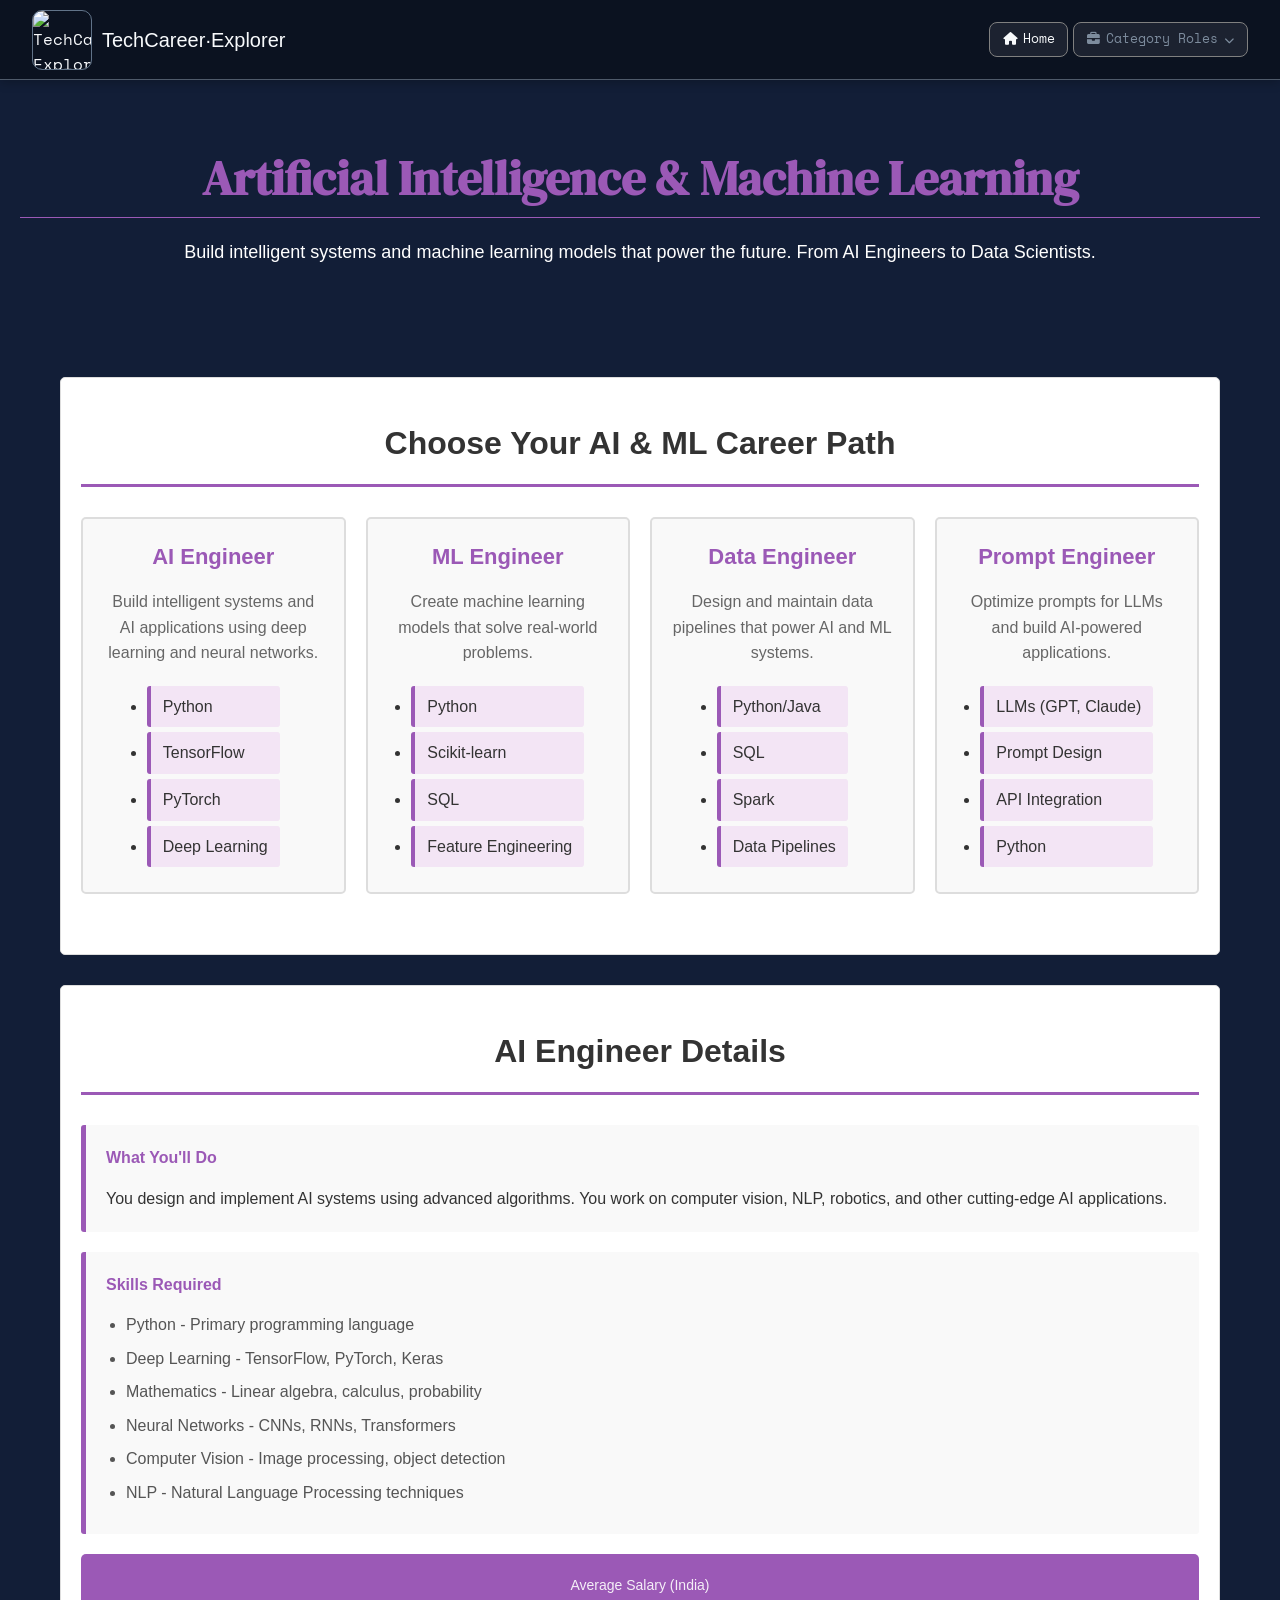
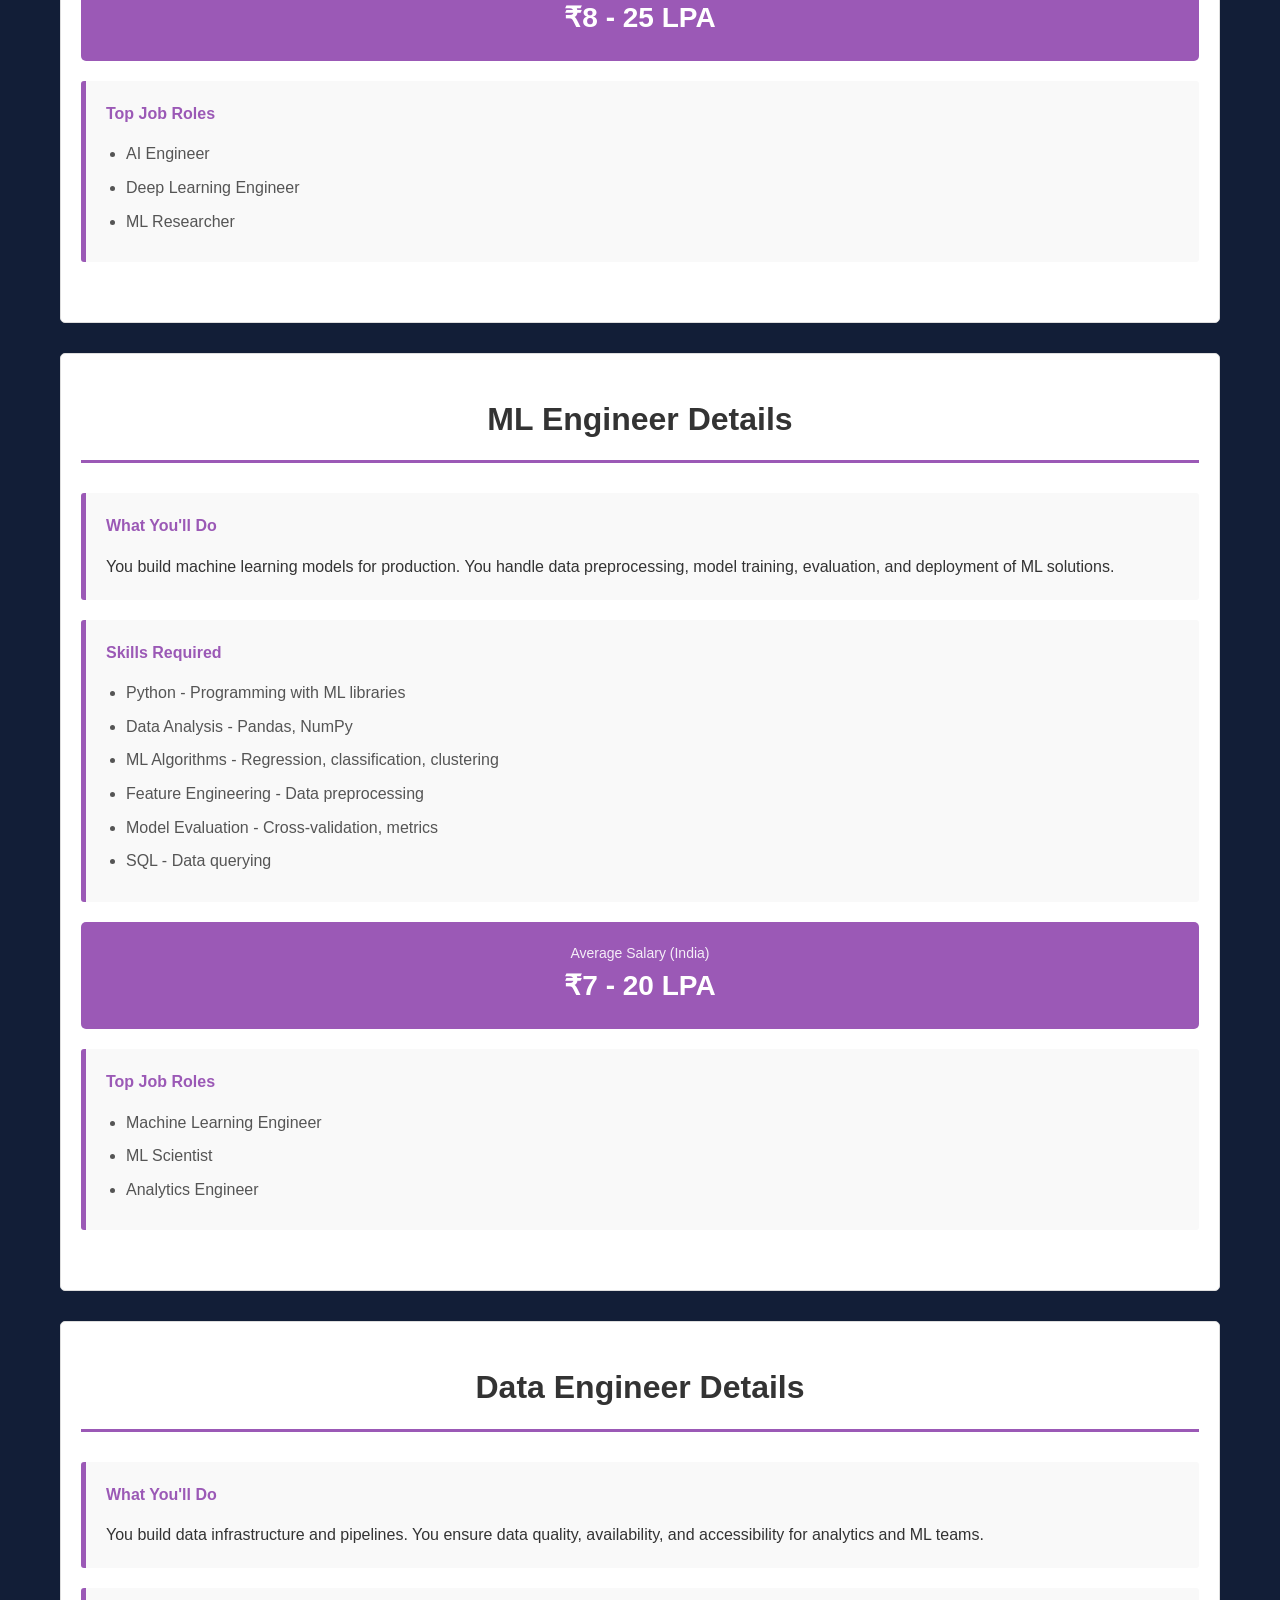
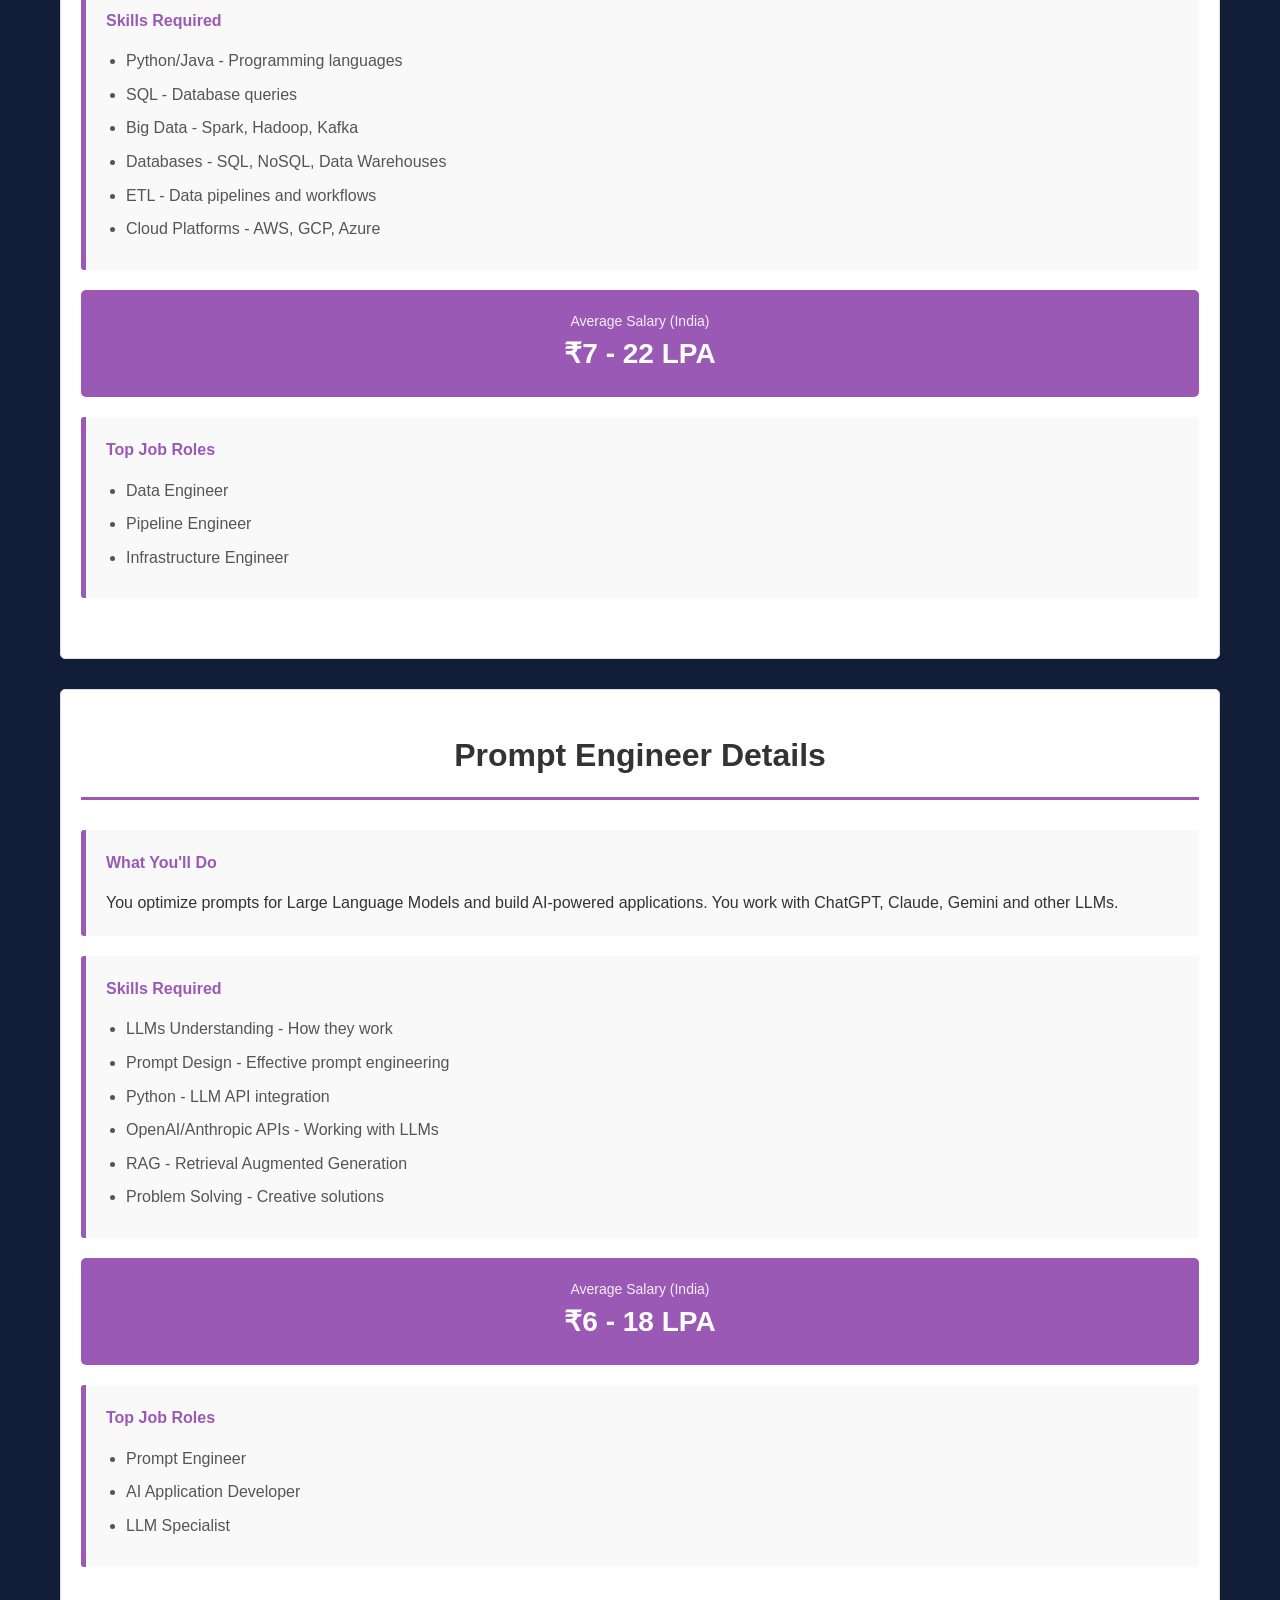
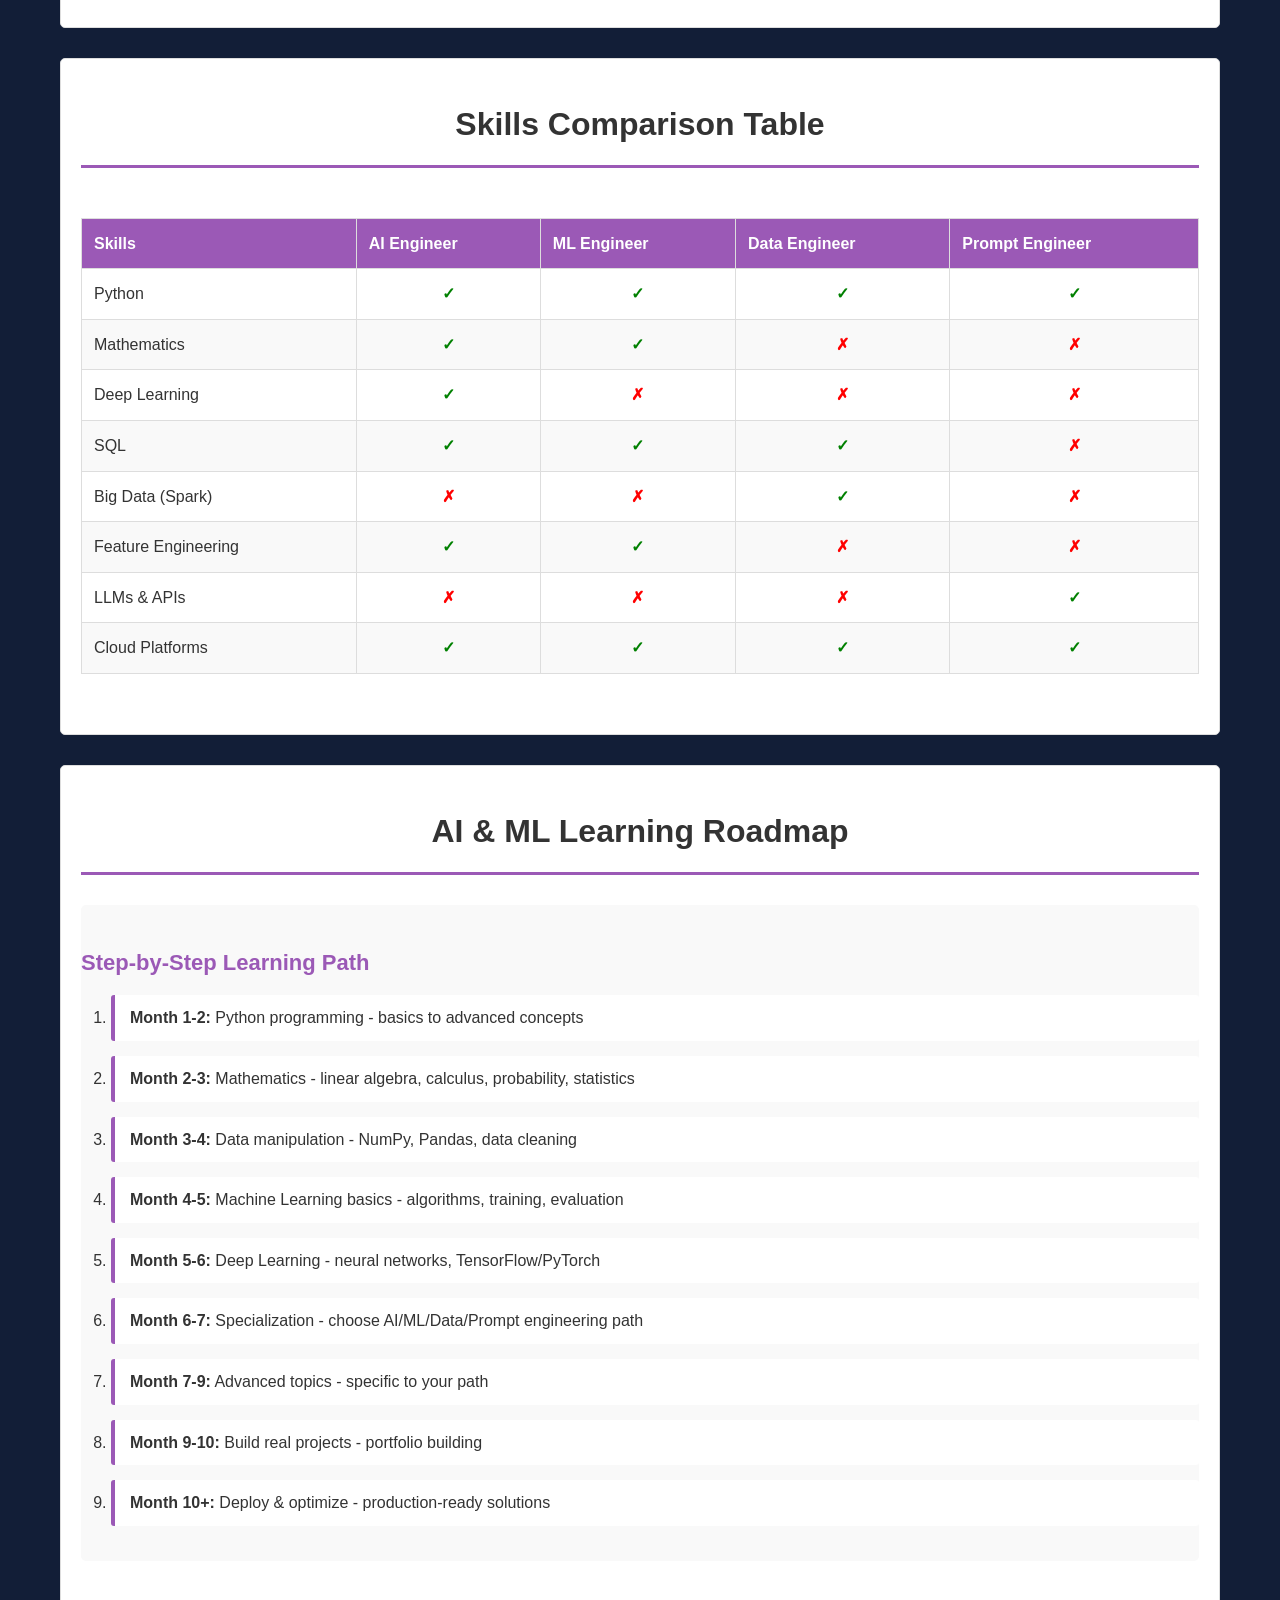
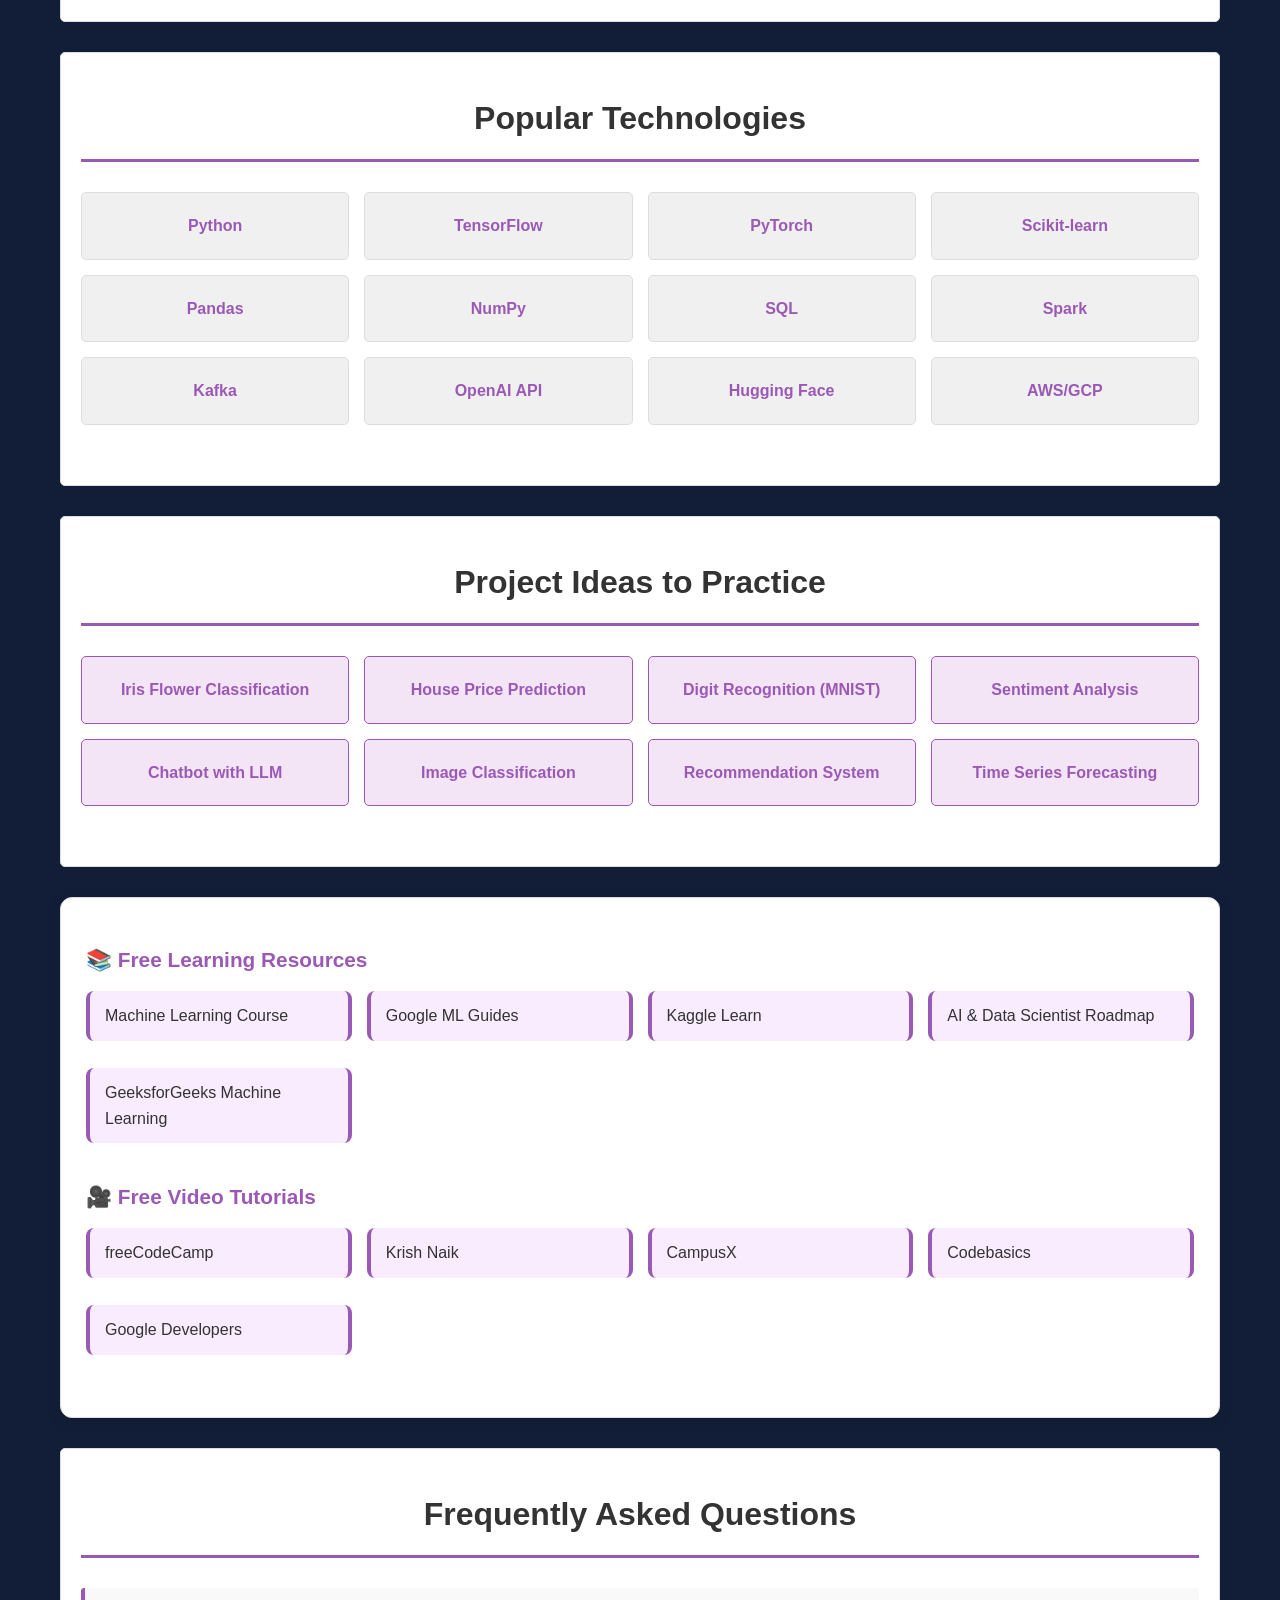
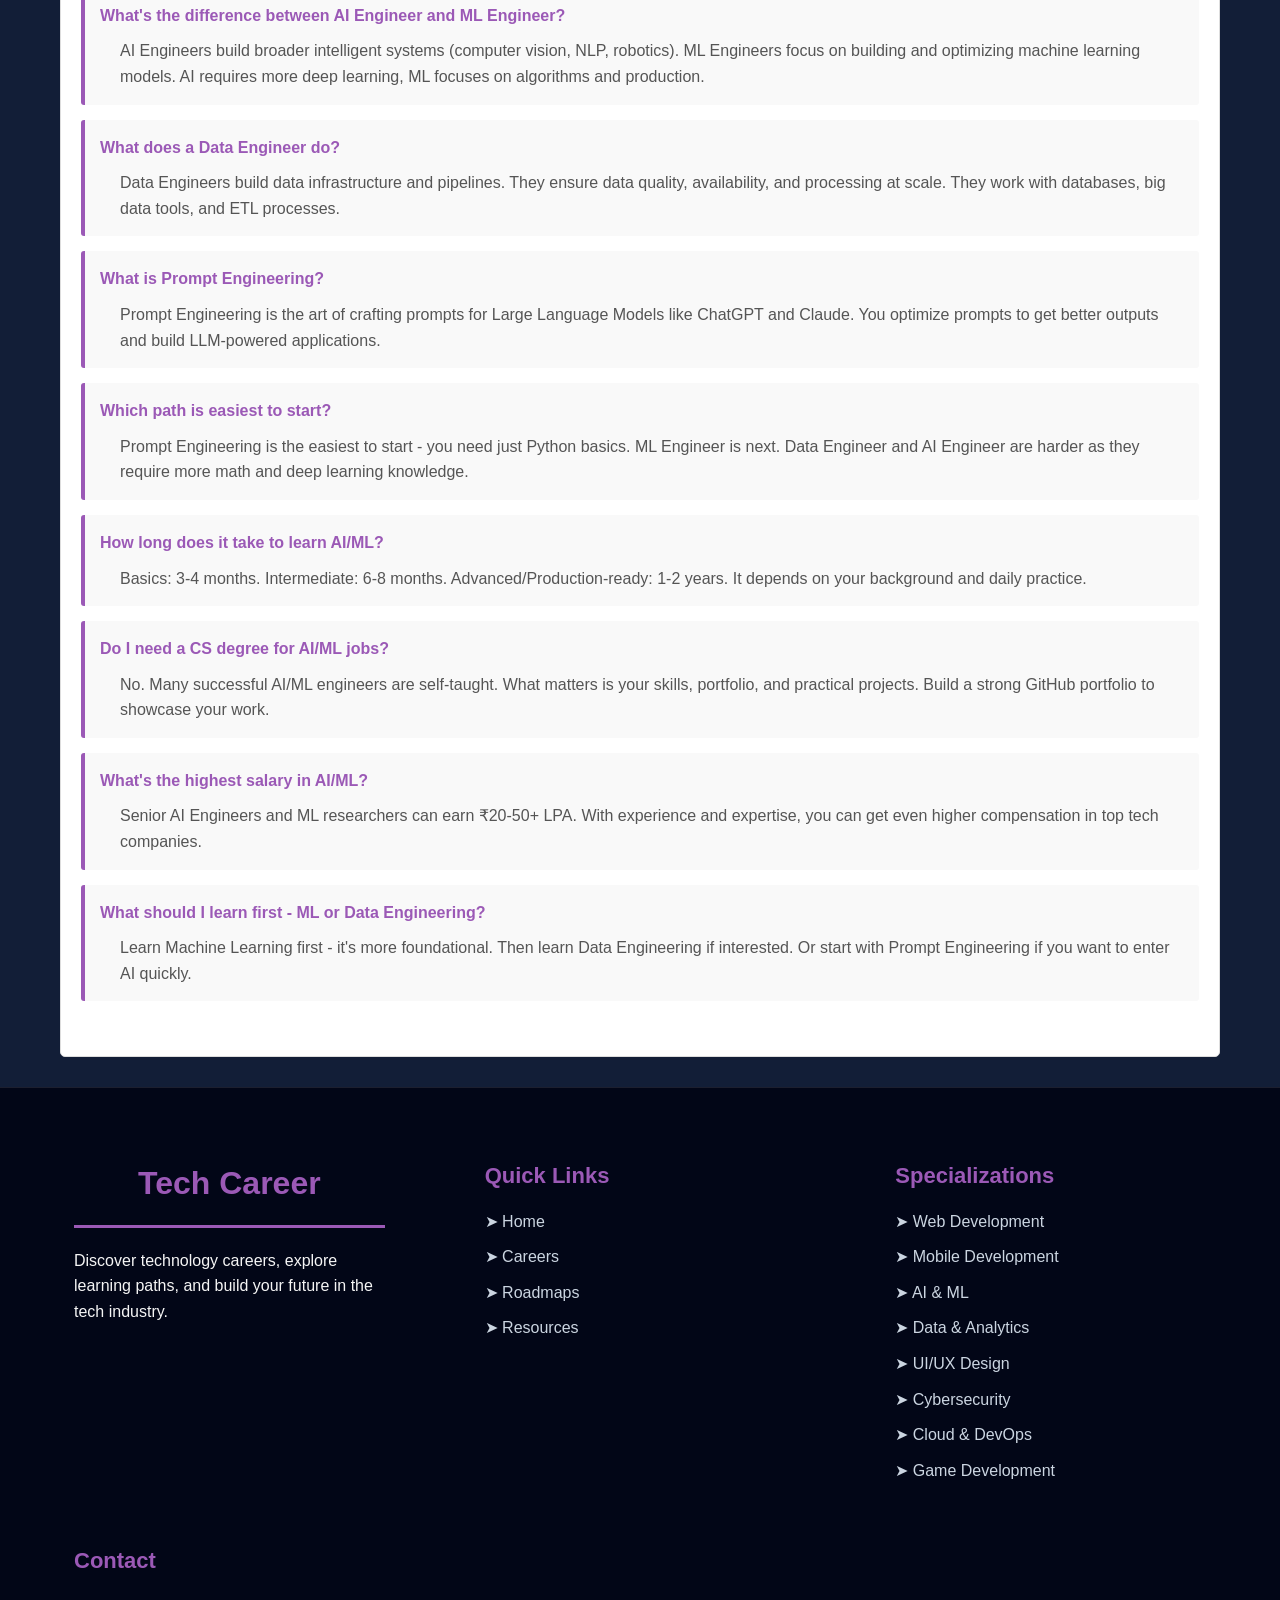
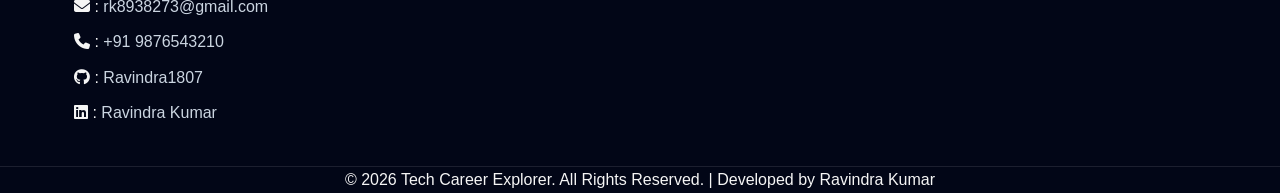
==== AIML.html @ 707838e7 "Page-Done" ====
<!DOCTYPE html>
<html lang="en">

<head>
    <meta charset="UTF-8">
    <meta name="viewport" content="width=device-width, initial-scale=1.0">
    <link href="https://fonts.googleapis.com/css2?family=Space+Mono:wght@400&display=swap" rel="stylesheet">
    <link rel="stylesheet" href="https://cdnjs.cloudflare.com/ajax/libs/font-awesome/6.5.1/css/all.min.css">
    <title>TechCareer Explorer - AI & ML</title>
   <link rel="stylesheet" href="CSS/AIML.css">
</head>

<body>

    <header>

        <a class="head-icon" href="#">
            <div class="image-icon">
                <img src="imageS/Icon.png" alt="TechCareer Explorer logo" height="60" width="60">
            </div>
            <span class="nav-left">TechCareer·Explorer</span>
        </a>

        <button class="menu-btn" aria-label="Toggle navigation menu">
            <i class="fa fa-cog"></i>
        </button>

        <ul class="navbar" id="navLinks">

            <li>
                <a class="nav-one" href="index.html">
                    <i class="fa-solid fa-house"></i>
                    Home
                </a>
            </li>

            <li class="dropdown">
                <a href="#" class="nav-other dropdown-toggle">
                    <i class="fa-solid fa-briefcase"></i>
                    Category Roles
                    <i class="fa-solid fa-chevron-down"></i>
                </a>
                <ul class="dropdown-menu">
                    <li> <a href="web-development.html">Web Developer </a></li>

                    <li> <a href="mobile-development.html"> Mobile Development</a></li>

                    <li> <a href="AIML.html">AI & Machine Learning</a></li>

                    <li> <a href="data-Analytics.html">Data & Analytics</a></li>

                    <li> <a href="UX_UX.html">UI/UX Design</a></li>

                    <li> <a href="cyber.html">Cybersecurity</a></li>

                    <li> <a href="cloud&DevOps.html">Cloud & DevOps</a></li>

                    <li> <a href="game-de.html">Game Development</a></li>

                </ul>
            </li>


        </ul>



    </header>
    <!-- ============ HERO SECTION ============ -->
    <div class="hero">
        <h1>Artificial Intelligence & Machine Learning</h1>
        <p>Build intelligent systems and machine learning models that power the future. From AI Engineers to Data
            Scientists.</p>
    </div>


    <!-- ============ MAIN CONTAINER ============ -->
    <div class="container">

        <!-- ============ CAREER PATHS ============ -->
        <section id="careers">
            <h2>Choose Your AI & ML Career Path</h2>
            <div class="cards-container">
                <div class="card">
                    <h3>AI Engineer</h3>
                    <p>Build intelligent systems and AI applications using deep learning and neural networks.</p>
                    <ul class="tech-list">
                        <li>Python</li>
                        <li>TensorFlow</li>
                        <li>PyTorch</li>
                        <li>Deep Learning</li>
                    </ul>
                </div>

                <div class="card">
                    <h3>ML Engineer</h3>
                    <p>Create machine learning models that solve real-world problems.</p>
                    <ul class="tech-list">
                        <li>Python</li>
                        <li>Scikit-learn</li>
                        <li>SQL</li>
                        <li>Feature Engineering</li>
                    </ul>
                </div>

                <div class="card">
                    <h3>Data Engineer</h3>
                    <p>Design and maintain data pipelines that power AI and ML systems.</p>
                    <ul class="tech-list">
                        <li>Python/Java</li>
                        <li>SQL</li>
                        <li>Spark</li>
                        <li>Data Pipelines</li>
                    </ul>
                </div>

                <div class="card">
                    <h3>Prompt Engineer</h3>
                    <p>Optimize prompts for LLMs and build AI-powered applications.</p>
                    <ul class="tech-list">
                        <li>LLMs (GPT, Claude)</li>
                        <li>Prompt Design</li>
                        <li>API Integration</li>
                        <li>Python</li>
                    </ul>
                </div>
            </div>
        </section>

        <!-- ============ DETAILED ROLES ============ -->
        <section>
            <h2>AI Engineer Details</h2>
            <div class="role-info">
                <h4>What You'll Do</h4>
                <p>You design and implement AI systems using advanced algorithms. You work on computer vision, NLP,
                    robotics, and other cutting-edge AI applications.</p>
            </div>

            <div class="role-info">
                <h4>Skills Required</h4>
                <ul>
                    <li>Python - Primary programming language</li>
                    <li>Deep Learning - TensorFlow, PyTorch, Keras</li>
                    <li>Mathematics - Linear algebra, calculus, probability</li>
                    <li>Neural Networks - CNNs, RNNs, Transformers</li>
                    <li>Computer Vision - Image processing, object detection</li>
                    <li>NLP - Natural Language Processing techniques</li>
                </ul>
            </div>

            <div class="salary-box">
                <div class="label">Average Salary (India)</div>
                <div class="amount">₹8 - 25 LPA</div>
            </div>

            <div class="role-info">
                <h4>Top Job Roles</h4>
                <ul>
                    <li>AI Engineer</li>
                    <li>Deep Learning Engineer</li>
                    <li>ML Researcher</li>
                </ul>
            </div>
        </section>

        <section>
            <h2>ML Engineer Details</h2>
            <div class="role-info">
                <h4>What You'll Do</h4>
                <p>You build machine learning models for production. You handle data preprocessing, model training,
                    evaluation, and deployment of ML solutions.</p>
            </div>

            <div class="role-info">
                <h4>Skills Required</h4>
                <ul>
                    <li>Python - Programming with ML libraries</li>
                    <li>Data Analysis - Pandas, NumPy</li>
                    <li>ML Algorithms - Regression, classification, clustering</li>
                    <li>Feature Engineering - Data preprocessing</li>
                    <li>Model Evaluation - Cross-validation, metrics</li>
                    <li>SQL - Data querying</li>
                </ul>
            </div>

            <div class="salary-box">
                <div class="label">Average Salary (India)</div>
                <div class="amount">₹7 - 20 LPA</div>
            </div>

            <div class="role-info">
                <h4>Top Job Roles</h4>
                <ul>
                    <li>Machine Learning Engineer</li>
                    <li>ML Scientist</li>
                    <li>Analytics Engineer</li>
                </ul>
            </div>
        </section>


        <section>
            <h2>Data Engineer Details</h2>
            <div class="role-info">
                <h4>What You'll Do</h4>
                <p>You build data infrastructure and pipelines. You ensure data quality, availability, and accessibility
                    for analytics and ML teams.</p>
            </div>

            <div class="role-info">
                <h4>Skills Required</h4>
                <ul>
                    <li>Python/Java - Programming languages</li>
                    <li>SQL - Database queries</li>
                    <li>Big Data - Spark, Hadoop, Kafka</li>
                    <li>Databases - SQL, NoSQL, Data Warehouses</li>
                    <li>ETL - Data pipelines and workflows</li>
                    <li>Cloud Platforms - AWS, GCP, Azure</li>
                </ul>
            </div>

            <div class="salary-box">
                <div class="label">Average Salary (India)</div>
                <div class="amount">₹7 - 22 LPA</div>
            </div>

            <div class="role-info">
                <h4>Top Job Roles</h4>
                <ul>
                    <li>Data Engineer</li>
                    <li>Pipeline Engineer</li>
                    <li>Infrastructure Engineer</li>
                </ul>
            </div>
        </section>

        <section>
            <h2>Prompt Engineer Details</h2>
            <div class="role-info">
                <h4>What You'll Do</h4>
                <p>You optimize prompts for Large Language Models and build AI-powered applications. You work with
                    ChatGPT, Claude, Gemini and other LLMs.</p>
            </div>

            <div class="role-info">
                <h4>Skills Required</h4>
                <ul>
                    <li>LLMs Understanding - How they work</li>
                    <li>Prompt Design - Effective prompt engineering</li>
                    <li>Python - LLM API integration</li>
                    <li>OpenAI/Anthropic APIs - Working with LLMs</li>
                    <li>RAG - Retrieval Augmented Generation</li>
                    <li>Problem Solving - Creative solutions</li>
                </ul>
            </div>

            <div class="salary-box">
                <div class="label">Average Salary (India)</div>
                <div class="amount">₹6 - 18 LPA</div>
            </div>

            <div class="role-info">
                <h4>Top Job Roles</h4>
                <ul>
                    <li>Prompt Engineer</li>
                    <li>AI Application Developer</li>
                    <li>LLM Specialist</li>
                </ul>
            </div>
        </section>

        <!-- ============ SKILLS COMPARISON ============ -->

        <!-- ============ SKILLS COMPARISON ============ -->
        <section>
            <h2>Skills Comparison Table</h2>
            <div class="table-wrapper">
                <table>
                    <thead>
                        <tr>
                            <th>Skills</th>
                            <th>AI Engineer</th>
                            <th>ML Engineer</th>
                            <th>Data Engineer</th>
                            <th>Prompt Engineer</th>
                        </tr>
                    </thead>
                    <tbody>
                        <tr>
                            <td>Python</td>
                            <td class="checkmark">✓</td>
                            <td class="checkmark">✓</td>
                            <td class="checkmark">✓</td>
                            <td class="checkmark">✓</td>
                        </tr>
                        <tr>
                            <td>Mathematics</td>
                            <td class="checkmark">✓</td>
                            <td class="checkmark">✓</td>
                            <td class="cross">✗</td>
                            <td class="cross">✗</td>
                        </tr>
                        <tr>
                            <td>Deep Learning</td>
                            <td class="checkmark">✓</td>
                            <td class="cross">✗</td>
                            <td class="cross">✗</td>
                            <td class="cross">✗</td>
                        </tr>
                        <tr>
                            <td>SQL</td>
                            <td class="checkmark">✓</td>
                            <td class="checkmark">✓</td>
                            <td class="checkmark">✓</td>
                            <td class="cross">✗</td>
                        </tr>
                        <tr>
                            <td>Big Data (Spark)</td>
                            <td class="cross">✗</td>
                            <td class="cross">✗</td>
                            <td class="checkmark">✓</td>
                            <td class="cross">✗</td>
                        </tr>
                        <tr>
                            <td>Feature Engineering</td>
                            <td class="checkmark">✓</td>
                            <td class="checkmark">✓</td>
                            <td class="cross">✗</td>
                            <td class="cross">✗</td>
                        </tr>
                        <tr>
                            <td>LLMs & APIs</td>
                            <td class="cross">✗</td>
                            <td class="cross">✗</td>
                            <td class="cross">✗</td>
                            <td class="checkmark">✓</td>
                        </tr>
                        <tr>
                            <td>Cloud Platforms</td>
                            <td class="checkmark">✓</td>
                            <td class="checkmark">✓</td>
                            <td class="checkmark">✓</td>
                            <td class="checkmark">✓</td>
                        </tr>
                    </tbody>
                </table>
            </div>
        </section>





        <!-- ============ ROADMAP ============ -->
        <section id="roadmap">
            <h2>AI & ML Learning Roadmap</h2>
            <div class="roadmap-list">
                <h3>Step-by-Step Learning Path</h3>
                <ol>
                    <li><strong>Month 1-2:</strong> Python programming - basics to advanced concepts</li>
                    <li><strong>Month 2-3:</strong> Mathematics - linear algebra, calculus, probability, statistics</li>
                    <li><strong>Month 3-4:</strong> Data manipulation - NumPy, Pandas, data cleaning</li>
                    <li><strong>Month 4-5:</strong> Machine Learning basics - algorithms, training, evaluation</li>
                    <li><strong>Month 5-6:</strong> Deep Learning - neural networks, TensorFlow/PyTorch</li>
                    <li><strong>Month 6-7:</strong> Specialization - choose AI/ML/Data/Prompt engineering path</li>
                    <li><strong>Month 7-9:</strong> Advanced topics - specific to your path</li>
                    <li><strong>Month 9-10:</strong> Build real projects - portfolio building</li>
                    <li><strong>Month 10+:</strong> Deploy & optimize - production-ready solutions</li>
                </ol>
            </div>
        </section>

        <!-- ============ TECHNOLOGIES ============ -->
        <section id="resources">
            <h2>Popular Technologies</h2>
            <div class="tech-grid">
                <div class="tech-item">Python</div>
                <div class="tech-item">TensorFlow</div>
                <div class="tech-item">PyTorch</div>
                <div class="tech-item">Scikit-learn</div>
                <div class="tech-item">Pandas</div>
                <div class="tech-item">NumPy</div>
                <div class="tech-item">SQL</div>
                <div class="tech-item">Spark</div>
                <div class="tech-item">Kafka</div>
                <div class="tech-item">OpenAI API</div>
                <div class="tech-item">Hugging Face</div>
                <div class="tech-item">AWS/GCP</div>
            </div>
        </section>

        <!-- ============ PROJECT IDEAS ============ -->
        <section>
            <h2>Project Ideas to Practice</h2>
            <div class="projects-grid">
                <div class="project-item">Iris Flower Classification</div>
                <div class="project-item">House Price Prediction</div>
                <div class="project-item">Digit Recognition (MNIST)</div>
                <div class="project-item">Sentiment Analysis</div>
                <div class="project-item">Chatbot with LLM</div>
                <div class="project-item">Image Classification</div>
                <div class="project-item">Recommendation System</div>
                <div class="project-item">Time Series Forecasting</div>
            </div>
        </section>



        <section class="resources">

            <h3>📚 Free Learning Resources</h3>

            <ul>
                <li><a href="https://www.coursera.org/learn/machine-learning" target="_blank">Machine Learning
                        Course</a></li>

                <li><a href="https://developers.google.com/machine-learning" target="_blank">Google ML Guides</a></li>

                <li><a href="https://www.kaggle.com/learn" target="_blank">Kaggle Learn</a></li>

                <li><a href="https://roadmap.sh/ai-data-scientist" target="_blank">AI & Data Scientist Roadmap</a></li>

                <li><a href="https://www.geeksforgeeks.org/machine-learning/" target="_blank">GeeksforGeeks Machine
                        Learning</a></li>
            </ul>

            <h3>🎥 Free Video Tutorials</h3>

            <ul>
                <li><a href="https://www.youtube.com/@freecodecamp" target="_blank">freeCodeCamp</a></li>

                <li><a href="https://www.youtube.com/@KrishNaik06" target="_blank">Krish Naik</a></li>

                <li><a href="https://www.youtube.com/@campusx-official" target="_blank">CampusX</a></li>

                <li><a href="https://www.youtube.com/@Codebasics" target="_blank">Codebasics</a></li>

                <li><a href="https://www.youtube.com/@GoogleDevelopers" target="_blank">Google Developers</a></li>
            </ul>

        </section>

        <!-- ============ FAQ ============ -->
        <section id="faq">
            <h2>Frequently Asked Questions</h2>

            <div class="faq-item">
                <h4>What's the difference between AI Engineer and ML Engineer?</h4>
                <p>AI Engineers build broader intelligent systems (computer vision, NLP, robotics). ML Engineers focus
                    on building and optimizing machine learning models. AI requires more deep learning, ML focuses on
                    algorithms and production.</p>
            </div>

            <div class="faq-item">
                <h4>What does a Data Engineer do?</h4>
                <p>Data Engineers build data infrastructure and pipelines. They ensure data quality, availability, and
                    processing at scale. They work with databases, big data tools, and ETL processes.</p>
            </div>

            <div class="faq-item">
                <h4>What is Prompt Engineering?</h4>
                <p>Prompt Engineering is the art of crafting prompts for Large Language Models like ChatGPT and Claude.
                    You optimize prompts to get better outputs and build LLM-powered applications.</p>
            </div>

            <div class="faq-item">
                <h4>Which path is easiest to start?</h4>
                <p>Prompt Engineering is the easiest to start - you need just Python basics. ML Engineer is next. Data
                    Engineer and AI Engineer are harder as they require more math and deep learning knowledge.</p>
            </div>

            <div class="faq-item">
                <h4>How long does it take to learn AI/ML?</h4>
                <p>Basics: 3-4 months. Intermediate: 6-8 months. Advanced/Production-ready: 1-2 years. It depends on
                    your background and daily practice.</p>
            </div>

            <div class="faq-item">
                <h4>Do I need a CS degree for AI/ML jobs?</h4>
                <p>No. Many successful AI/ML engineers are self-taught. What matters is your skills, portfolio, and
                    practical projects. Build a strong GitHub portfolio to showcase your work.</p>
            </div>

            <div class="faq-item">
                <h4>What's the highest salary in AI/ML?</h4>
                <p>Senior AI Engineers and ML researchers can earn ₹20-50+ LPA. With experience and expertise, you can
                    get even higher compensation in top tech companies.</p>
            </div>

            <div class="faq-item">
                <h4>What should I learn first - ML or Data Engineering?</h4>
                <p>Learn Machine Learning first - it's more foundational. Then learn Data Engineering if interested. Or
                    start with Prompt Engineering if you want to enter AI quickly.</p>
            </div>
        </section>

    </div>

    <!-- ============ FOOTER ============ -->
    <footer class="footer">
        <div class="footer-container">

            <div class="footer-box">
                <div class="U">
                    <h2>Tech Career</h2>
                    <p>
                        Discover technology careers, explore learning paths,
                        and build your future in the tech industry.
                    </p>
                </div>
            </div>

            <div class="footer-box">
                <h3>Quick Links</h3>
                <ul>
                    <li><a href="index.html">➤ Home</a></li>
                    <li><a href="index.html">➤ Careers</a></li>
                    <li><a href="index.html">➤ Roadmaps</a></li>
                    <li><a href="index.html">➤ Resources</a></li>
                </ul>
            </div>

            <div class="footer-box">
                <h3>Specializations</h3>
                <ul>
                    <li><a href="web-development.html">➤ Web Development</a></li>
                    <li><a href="mobile-development.html">➤ Mobile Development</a></li>
                    <li><a href="AIML.html">➤ AI & ML</a></li>
                    <li><a href="data-Analytics.html">➤ Data & Analytics</a></li>
                    <li><a href="UX_UX.html">➤ UI/UX Design</a></li>
                    <li><a href="cyber.html">➤ Cybersecurity</a></li>
                    <li><a href="cloud&DevOps.html">➤ Cloud & DevOps</a></li>
                    <li><a href="game-de.html">➤ Game Development</a></li>
                </ul>
            </div>

            <div class="footer-box">
                <h3>Contact</h3>
                <ul>
                    <li><i class="fa-solid fa-envelope"></i> : <a
                            href="mailto:rk8938273@gmail.com">rk8938273@gmail.com</a></li>
                    <li><i class="fa-solid fa-phone"></i> : <a href="tel:+919876543210">+91 9876543210</a></li>
                    <li><i class="fa-brands fa-github"></i> : <a href="https://github.com/Ravindra1807">Ravindra1807</a>
                    </li>
                    <li><i class="fa-brands fa-linkedin"></i> : <a
                            href="https://www.linkedin.com/in/ravindra-kumar-a95761385">Ravindra Kumar</a></li>
                </ul>
            </div>

        </div>

        <div class="footer-bottom">
            <p>© 2026 Tech Career Explorer. All Rights Reserved. | Developed by Ravindra Kumar</p>
        </div>
    </footer>

    <script>
        const menuBtn = document.querySelector(".menu-btn");
        const navLinks = document.querySelector("#navLinks");
        const dropdowns = document.querySelectorAll(".dropdown");

        // Mobile hamburger toggle
        menuBtn.addEventListener("click", (e) => {
            e.stopPropagation();
            navLinks.classList.toggle("active");
        });

        // Close navbar + all dropdowns on outside click
        document.addEventListener("click", (e) => {
            if (!navLinks.contains(e.target) && !menuBtn.contains(e.target)) {
                navLinks.classList.remove("active");
                dropdowns.forEach((d) => d.classList.remove("open"));
            }
        });

        // Dropdown toggle — 1 click open, same click close
        dropdowns.forEach((dropdown) => {
            const toggle = dropdown.querySelector(".dropdown-toggle");

            toggle.addEventListener("click", (e) => {
                e.preventDefault();
                e.stopPropagation();

                const isOpen = dropdown.classList.contains("open");

                // close all first
                dropdowns.forEach((d) => d.classList.remove("open"));

                // toggle this one
                if (!isOpen) dropdown.classList.add("open");
            });
        });

        // Clicks inside dropdown-menu don't close it
        document.querySelectorAll(".dropdown-menu").forEach((menu) => {
            menu.addEventListener("click", (e) => e.stopPropagation());
        });
    </script>

</body>

</html>
---- CSS/AIML.css ----
@import url('https://fonts.googleapis.com/css2?family=Black+Ops+One&family=DM+Serif+Display:ital@0;1&family=Poppins:ital,wght@0,100;0,200;0,300;0,400;0,500;0,600;0,700;0,800;0,900;1,100;1,200;1,300;1,400;1,500;1,600;1,700;1,800;1,900&display=swap');
        @import url('https://fonts.googleapis.com/css2?family=Black+Ops+One&family=DM+Serif+Display:ital@0;1&family=Inter:ital,opsz,wght@0,14..32,100..900;1,14..32,100..900&family=Poppins:ital,wght@0,100;0,200;0,300;0,400;0,500;0,600;0,700;0,800;0,900;1,100;1,200;1,300;1,400;1,500;1,600;1,700;1,800;1,900&display=swap');
        @import url('https://fonts.googleapis.com/css2?family=Black+Ops+One&family=DM+Serif+Display:ital@0;1&family=Electrolize&family=Inter:ital,opsz,wght@0,14..32,100..900;1,14..32,100..900&family=Poppins:ital,wght@0,100;0,200;0,300;0,400;0,500;0,600;0,700;0,800;0,900;1,100;1,200;1,300;1,400;1,500;1,600;1,700;1,800;1,900&display=swap');

        * {
            margin: 0;
            padding: 0;
            box-sizing: border-box;
        }

        body {
            font-family: Arial, sans-serif;
            background-color: #121e37;
            color: #333;
            line-height: 1.6;
        }

        /* ============ HEADER & NAVIGATION ============ */



        header {
            height: 80px;
            width: 100%;
            /* FIX: was both sticky + fixed — keeping only fixed */
            position: fixed;
            top: 0;
            left: 0;
            z-index: 1000;
            font-family: 'Space Mono', monospace;
            background-color: #0B1220;
            padding: 1rem 2rem;
            display: flex;
            justify-content: space-between;
            align-items: center;
            border-bottom: 1px solid #4f5a6a;
            box-shadow: 0 2px 10px rgba(0, 0, 0, 0.25);
        }

        .head-icon {
            color: #F8FAFC;
            cursor: pointer;
            gap: 10px;
            display: flex;
            justify-content: center;
            align-items: center;
            text-decoration: none;
        }

        .image-icon {
            display: flex;
            align-items: center;
        }

        .image-icon img {
            border: 1px solid #8aa2bbac;
            border-radius: 10px;
        }

        .nav-left {
            font-size: 20px;
            font-family: 'Segoe UI', Tahoma, Geneva, Verdana, sans-serif;
        }

        /* FIX: single clean .navbar declaration */
        .navbar {
            list-style: none;
            font-size: 0.8rem;
            display: flex;
            align-items: center;
            gap: 5px;
        }

        .nav-one {
            color: #F8FAFC;
        }
        .nav-one:hover , .nav-one:active  {
            color:#9b59b6;
        }

        .nav-other {
            color: #acbfd2ac;
        }

        .nav-other:hover {
            color: #F8FAFC;
        }

        .nav-one,
        .nav-other,
        .head-right .nav-right {
            cursor: pointer;
            background-color: rgba(66, 68, 80, 0.331);
            padding: 0.5vw 1vw;
            border: 1px solid gray;
            border-radius: 8px;
            text-decoration: none;
            display: inline-flex;
            align-items: center;
            gap: 6px;
        }

        .head-right {
            display: flex;
            align-items: center;
            font-size: 12px;
            cursor: pointer;
            color: #F8FAFC;
        }

        .menu-btn {
            display: none;
            font-size: 25px;
            background: none;
            border: none;
            color: aliceblue;
            cursor: pointer;
        }

        /* ========================
   DROPDOWN
======================== */

        .dropdown {
            position: relative;
            list-style: none;
        }

        .dropdown .nav-other {
            display: inline-flex;
            align-items: center;
            gap: 6px;
        }

        .dropdown .fa-chevron-down {
            font-size: 10px;
            transition: transform 0.25s ease;
        }

        .dropdown.open .fa-chevron-down {
            transform: rotate(180deg);
        }

        .dropdown-menu {
            list-style: none;
            position: absolute;
            top: calc(100% + 12px);
            right: 0px;

            text-align: center;

            min-width: 230px;
            background-color: #0B1220;
            border: 1px solid #1E293B;
            border-radius: 10px;
            padding: 16px;
            display: flex;
            justify-content: center;
            flex-direction: column;
            gap: 10px 24px;

            /* scrollable when many categories added */
            max-height: 70vh;
            overflow-y: auto;
            scrollbar-width: thin;
            scrollbar-color: #2c3650 transparent;

            /* closed by default */
            opacity: 0;
            visibility: hidden;
            transform: translateY(-8px);
            transition: opacity 0.2s ease, transform 0.2s ease, visibility 0.2s ease;
            box-shadow: 0 12px 30px rgba(0, 0, 0, 0.35);
        }

        .dropdown-menu::-webkit-scrollbar {
            width: 8px;
        }

        .dropdown-menu::-webkit-scrollbar-track {
            background: transparent;
        }

        .dropdown-menu::-webkit-scrollbar-thumb {
            background-color: #2c3650;
            border-radius: 8px;
        }

        .dropdown-menu::-webkit-scrollbar-thumb:hover {
            background-color: #2b81f8;
        }

        .dropdown.open .dropdown-menu {
            opacity: 1;
            visibility: visible;
            transform: translateY(0);
        }

        .dropdown-menu .menu-group-title {
            grid-column: 1 / -1;
            font-size: 11px;
            letter-spacing: 2px;
            text-transform: uppercase;
            color: #2b81f8;
            margin: 8px 0 2px;
            border-bottom: 1px solid #1E293B;
            padding-bottom: 6px;
        }

        .dropdown-menu .menu-group-title:first-child {
            margin-top: 0;
        }

        .dropdown-menu li {
            list-style: none;
        }

        .dropdown-menu li a {
            display: block;
            padding: 6px 8px;
            border-radius: 6px;
            color: #c8ced8;
            text-decoration: none;
            font-size: 13px;
            transition: background-color 0.2s ease, color 0.2s ease;
        }

        .dropdown-menu li a:hover,
        .dropdown-menu li a:active {
            background-color: #ab83bb;
        }

        /* ============ MAIN CONTAINER ============ */
        .container {
            max-width: 1200px;
            margin: 0 auto;
            padding: 0 20px;
        }

        /* ============ HERO SECTION ============ */
        .hero {
            color: white;
            position: static;
            margin-top: 80px;
            top: 90px;
            padding: 60px 20px;
            text-align: center;


        }

        .hero h1 {

            font-size: 48px;
            font-family: "DM Serif Display", serif;
            margin-bottom: 20px;
            color: #9b59b6;
            border-bottom: 1px solid #9b59b6;
        }

        .hero p {
            font-size: 18px;
            margin-bottom: 20px;
        }


        /* ============ SECTION STYLING ============ */
        section {
            background-color: white;
            margin: 30px 0;
            padding: 40px 20px;
            border: 1px solid #ddd;
            border-radius: 5px;
        }

        h2 {
            color: #333;
            font-size: 32px;
            margin-bottom: 30px;
            text-align: center;
            border-bottom: 3px solid #9b59b6;
            padding-bottom: 15px;
        }

        h3 {
            color: #9b59b6;
            font-size: 22px;
            margin-top: 20px;
            margin-bottom: 15px;
        }

        /* ============ CAREER CARDS ============ */
        .cards-container {
            display: grid;
            grid-template-columns: repeat(4, 1fr);
            gap: 20px;
            margin-bottom: 20px;
        }

        .card {
            background-color: #f9f9f9;
            border: 2px solid #ddd;
            padding: 20px;
            border-radius: 5px;
            text-align: center;
        }

        .card:hover {
            border-color: #9b59b6;
            box-shadow: 0 4px 8px rgba(0, 0, 0, 0.1);
        }

        .card h3 {
            color: #9b59b6;
            margin-top: 0;
        }

        .card p {
            color: #666;
            margin: 15px 0;
        }

        .tech-list {
            display: inline-block;
            text-align: left;
        }

        .tech-list li {
            background-color: #f3e5f5;
            border-left: 4px solid #9b59b6;
            padding: 8px 12px;
            margin: 5px 0;
            border-radius: 3px;
        }

        /* ============ ROLE INFO SECTIONS ============ */
        .role-info {
            background-color: #f9f9f9;
            padding: 20px;
            margin: 20px 0;
            border-left: 5px solid #9b59b6;
            border-radius: 3px;
        }

        .role-info h4 {
            color: #9b59b6;
            margin-bottom: 15px;
        }

        .role-info ul {
            margin-left: 20px;
        }

        .role-info li {
            margin-bottom: 8px;
            color: #555;
        }

        .salary-box {
            background-color: #9b59b6;
            color: white;
            padding: 20px;
            margin: 15px 0;
            border-radius: 5px;
            text-align: center;
        }

        .salary-box .label {
            font-size: 14px;
            opacity: 0.9;
        }

        .salary-box .amount {
            font-size: 28px;
            font-weight: bold;
        }

        /* ============ SKILLS COMPARISON TABLE ============ */
        .table-wrapper {
            overflow-x: auto;
            border-radius: 5px;
        }

        .table-wrapper::-webkit-scrollbar {
            height: 8px;
        }

        .table-wrapper::-webkit-scrollbar-track {
            background: #f1f1f1;
            border-radius: 10px;
        }

        .table-wrapper::-webkit-scrollbar-thumb {
            background: #9b59b6;
            border-radius: 10px;
        }

        .table-wrapper::-webkit-scrollbar-thumb:hover {
            background: #9b59b6;
        }

        table {
            width: 100%;
            border-collapse: collapse;
            margin: 20px 0;
            min-width: 600px;
        }

        table thead {
            background-color: #9b59b6;
            color: white;
        }

        table th,
        table td {
            padding: 12px;
            text-align: left;
            border: 1px solid #ddd;
        }

        table tbody tr:nth-child(even) {
            background-color: #f9f9f9;
        }

        table tbody tr:hover {
            background-color: #c6b1ce;
        }

        table td:not(:first-child) {
            text-align: center;
        }

        .checkmark {
            color: green;
            font-weight: bold;
        }

        .cross {
            color: red;
            font-weight: bold;
        }


        @media (max-width: 768px) {
            .table-wrapper {
                overflow-x: auto;
                -webkit-overflow-scrolling: touch;
            }

            table {
                min-width: 700px;
            }

            table th,
            table td {
                padding: 10px 8px;
                font-size: 13px;
            }
        }

        /* Mobile */
        @media (max-width: 480px) {
            .table-wrapper {
                overflow-x: auto;
                -webkit-overflow-scrolling: touch;
                margin: 20px -20px;
                padding: 0 20px;
            }

            table {
                font-size: 12px;
                min-width: 650px;
            }

            table th,
            table td {
                padding: 8px 6px;
                font-size: 11px;
            }
        }

        /* ============ ROADMAP ============ */
        .roadmap-list {
            background-color: #f9f9f9;
            padding: 20px;
            border-radius: 5px;
            margin: 20px 0;
        }

        .roadmap-list ol {
            margin-left: 30px;
        }

        .roadmap-list li {
            margin: 15px 0;
            padding: 10px;
            background-color: white;
            border-left: 4px solid #9b59b6;
            padding-left: 15px;
            border-radius: 3px;
        }

        /* ============ TECHNOLOGY GRID ============ */
        .tech-grid {
            display: grid;
            grid-template-columns: repeat(4, 1fr);
            gap: 15px;
            margin: 20px 0;
        }

        .tech-item {
            background-color: #f0f0f0;
            padding: 20px;
            text-align: center;
            border: 1px solid #ddd;
            border-radius: 5px;
            font-weight: bold;
            color: #9b59b6;
        }

        .tech-item:hover {
            background-color: #9b59b6;
            color: white;
        }

        /* ============ PROJECT IDEAS ============ */
        .projects-grid {
            display: grid;
            grid-template-columns: repeat(4, 1fr);
            gap: 15px;
            margin: 20px 0;
        }

        .project-item {
            background-color: #f3e5f5;
            padding: 20px;
            border: 1px solid #9b59b6;
            border-radius: 5px;
            text-align: center;
            color: #9b59b6;
            font-weight: bold;
        }

        .project-item:hover {
            background-color: #9b59b6;
            color: white;
        }

        .resources {

          background: #fff;
          padding: 25px;
          margin-top: 30px;
          border-radius: 12px;
          box-shadow: 0 4px 15px rgba(0, 0, 0, 0.08);
      }

      .resources h3 {
          margin-bottom: 15px;
          color: #9b59b6;
          font-size: 1.3rem;
      }

      .resources ul {

          list-style: none;
          padding: 0;
          margin-bottom: 25px;
          display: grid;
          grid-template-columns: repeat(4, 1fr);
          gap: 15px;
      }

      .resources ul li {
          margin-bottom: 12px;
      }

      .resources ul li a {
          display: block;
          text-decoration: none;
          color: #333;
          background: #f9ecff;
          padding: 12px 15px;
          border-radius: 8px;
          border-left: 4px solid #9b59b6;
          border-right: 4px solid #9b59b6;
          transition: all 0.3s ease;
      }

      .resources ul li a:hover {
          text-decoration: underline;
      }
         .roadmap-list {
                padding-left: 0px;
                padding-right:  0px;
            }


        /* ============ FAQ ============ */
        .faq-item {
            background-color: #f9f9f9;
            padding: 15px;
            margin: 15px 0;
            border-left: 4px solid #9b59b6;
            border-radius: 3px;
        }

        .faq-item h4 {
            color: #9b59b6;
            cursor: pointer;
            margin-bottom: 10px;
        }

        .faq-item p {
            color: #555;
            margin-left: 20px;
        }

        .footer {
            background: #020617;
            padding-top: 50px;
            border-top: 1px solid rgba(255, 255, 255, .1);
            color: whitesmoke;

        }

        .footer-container {
            width: 90%;
            margin: auto;
            padding: 0px 10px;

            display: grid;
            grid-template-columns: repeat(auto-fit, minmax(250px, 1fr));
            row-gap: 30px;
            column-gap: 100px;
        }

        .footer-box h3,
        .footer-box h2 {
            margin-bottom: 15px;
        }

        .footer-box ul {
            list-style: none;
        }

        .footer-box ul li {
            margin-bottom: 10px;
        }

        .footer-box a {
            color: #cbd5e1;
            text-decoration: none;
        }

        .footer-box .U h2 {
            color: #9b59b6;
            margin: 20PX 0PX;
        }

        .footer-box a:hover {
            color: #ae7ac2;
        }

        .footer-bottom {
            text-align: center;
            margin-top: 30px;
            border-top: 1px solid rgba(255, 255, 255, .1);

        }


        @media (max-width: 1020px) {


            .footer-container {
                grid-template-columns: 1fr 1fr;
                row-gap: 30px;
                column-gap: 90px;

            }



        }

        /* ============ RESPONSIVE DESIGN ============ */
        @media (max-width: 768px) {
            header {
                height: 70px;
                padding: 0.5rem 1rem;
            }

            .image-icon img {
                height: 50px;
                width: 50px;
            }
            .resources ul {
                grid-template-columns: 1fr 1fr;
            }

            .head-right {
                display: none;
            }

            /* Mobile navbar — hidden by default, shown when .active */
            .navbar {
                display: none;
                position: absolute;
                top: 70px;
                right: 10px;
                left: 10px;
                padding: 15px;
                flex-direction: column;
                align-items: stretch;
                gap: 8px;
                border-radius: 8px;
                background-color: #0B1220;
                border: 1px solid #1E293B;
                font-family: 'Courier New', Courier, monospace;
                box-shadow: 0 8px 24px rgba(0, 0, 0, 0.4);
            }

            .navbar.active {
                display: flex;
            }

            .menu-btn {
                display: block;
            }

            .nav-one,
            .nav-other {
                background: none;
                border: none;
                width: 100%;
                justify-content: space-between;
                padding: 8px 4px;
                color: #cbd5e1;
            }

            .dropdown {
                width: 100%;
            }

            /* Mobile dropdown — inline, not floating */
            .dropdown-menu {
                position: static;
                min-width: 100%;
                grid-template-columns: 1fr;
                margin-top: 8px;
                transform: none !important;
                box-shadow: none;
                max-height: 50vh;
                overflow-y: auto;
                display: none;
                opacity: 1;
                visibility: visible;
                transition: none;
            }

            .table-wrapper {
                overflow-x: auto;
                -webkit-overflow-scrolling: touch;
            }

            table {
                min-width: 700px;
            }

            table th,
            table td {
                padding: 10px 8px;
                font-size: 13px;
            }

            .dropdown.open .dropdown-menu {
                display: grid;
            }

            .cards-container {
                grid-template-columns: repeat(2, 1fr);
            }


            .tech-grid {
                grid-template-columns: repeat(2, 1fr);
            }

            .projects-grid {
                grid-template-columns: repeat(2, 1fr);
            }

            .footer-container {
                grid-template-columns: 1fr;
            }

            .hero h1 {
                font-size: 32px;
            }

            h2 {
                font-size: 24px;
            }
        }

        @media (max-width: 480px) {
            header {
                height: 60px;
                padding: 0.5rem 1rem;
            }

            .image-icon img {
                height: 40px;
                width: 40px;
            }

            .navbar {
                top: 62px;
            }

            .hero p {
                font-size: 12px;
            }

            .cards-container {
                grid-template-columns: 1fr;
            }

            .tech-grid {
                grid-template-columns: 1fr;
            }

            .projects-grid {
                grid-template-columns: 1fr;
            }

            nav a {
                margin: 5px 10px;
                font-size: 14px;
            }

            .hero h1 {
                font-size: 24px;
            }

            h2 {
                font-size: 18px;
            }

            .table-wrapper {
                overflow-x: auto;
                -webkit-overflow-scrolling: touch;
                margin: 20px -20px;
                padding: 0 20px;
            }

            table {
                font-size: 12px;
                min-width: 650px;
            }

            table th,
            table td {
                padding: 8px 6px;
                font-size: 11px;
            }
              .resources ul {
                grid-template-columns: 1fr;
            }

            /* FOOTER */
            .footer-container {
                grid-template-columns: 1fr;
                gap: 20px;
                padding: 20px;

            }

            .footer-box .U {
                text-align: center;
            }

            .footer-box .U h2 {
                font-size: 25px;
            }

            .footer-box ul,
            .footer-box p {
                font-size: 12px;
                line-height: 22px;
            }

            .footer-bottom {
                font-size: 12px;
                padding-top: 5px;
                margin: 0px 50px;
            }
        }
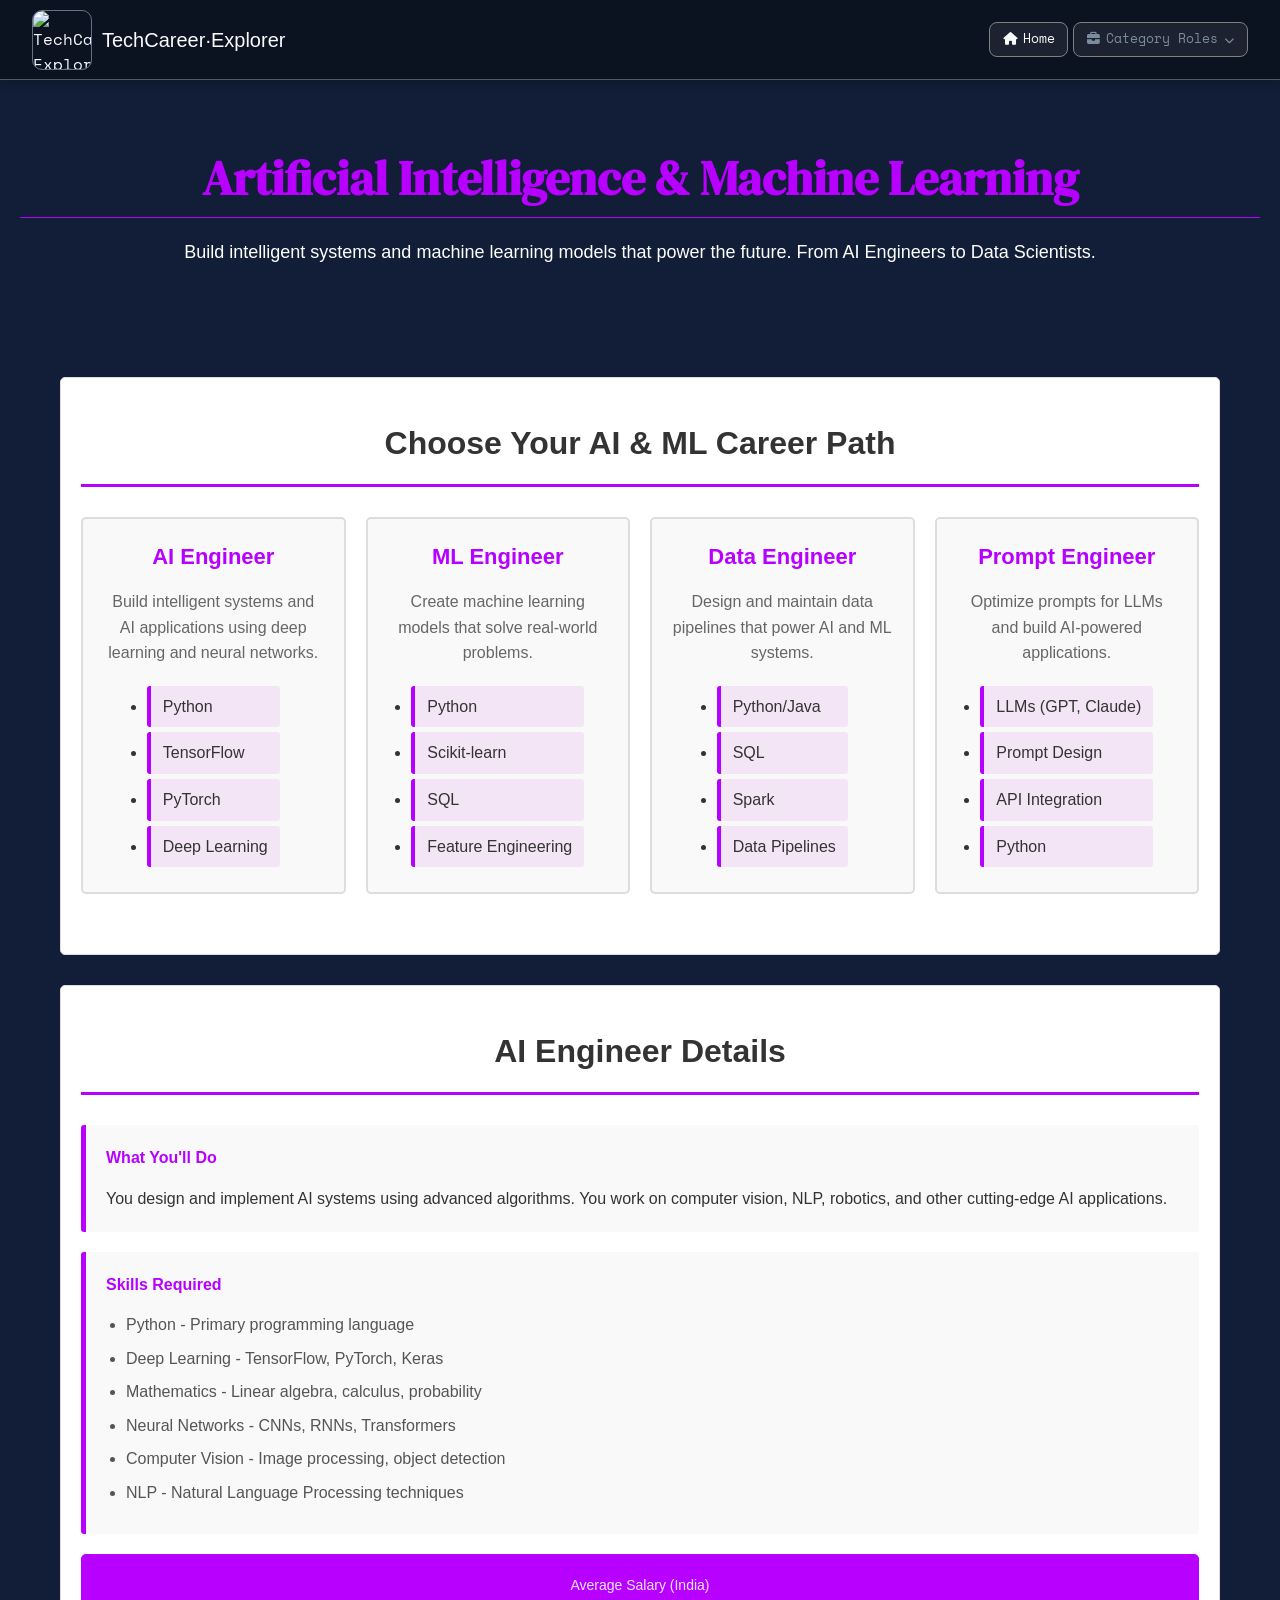
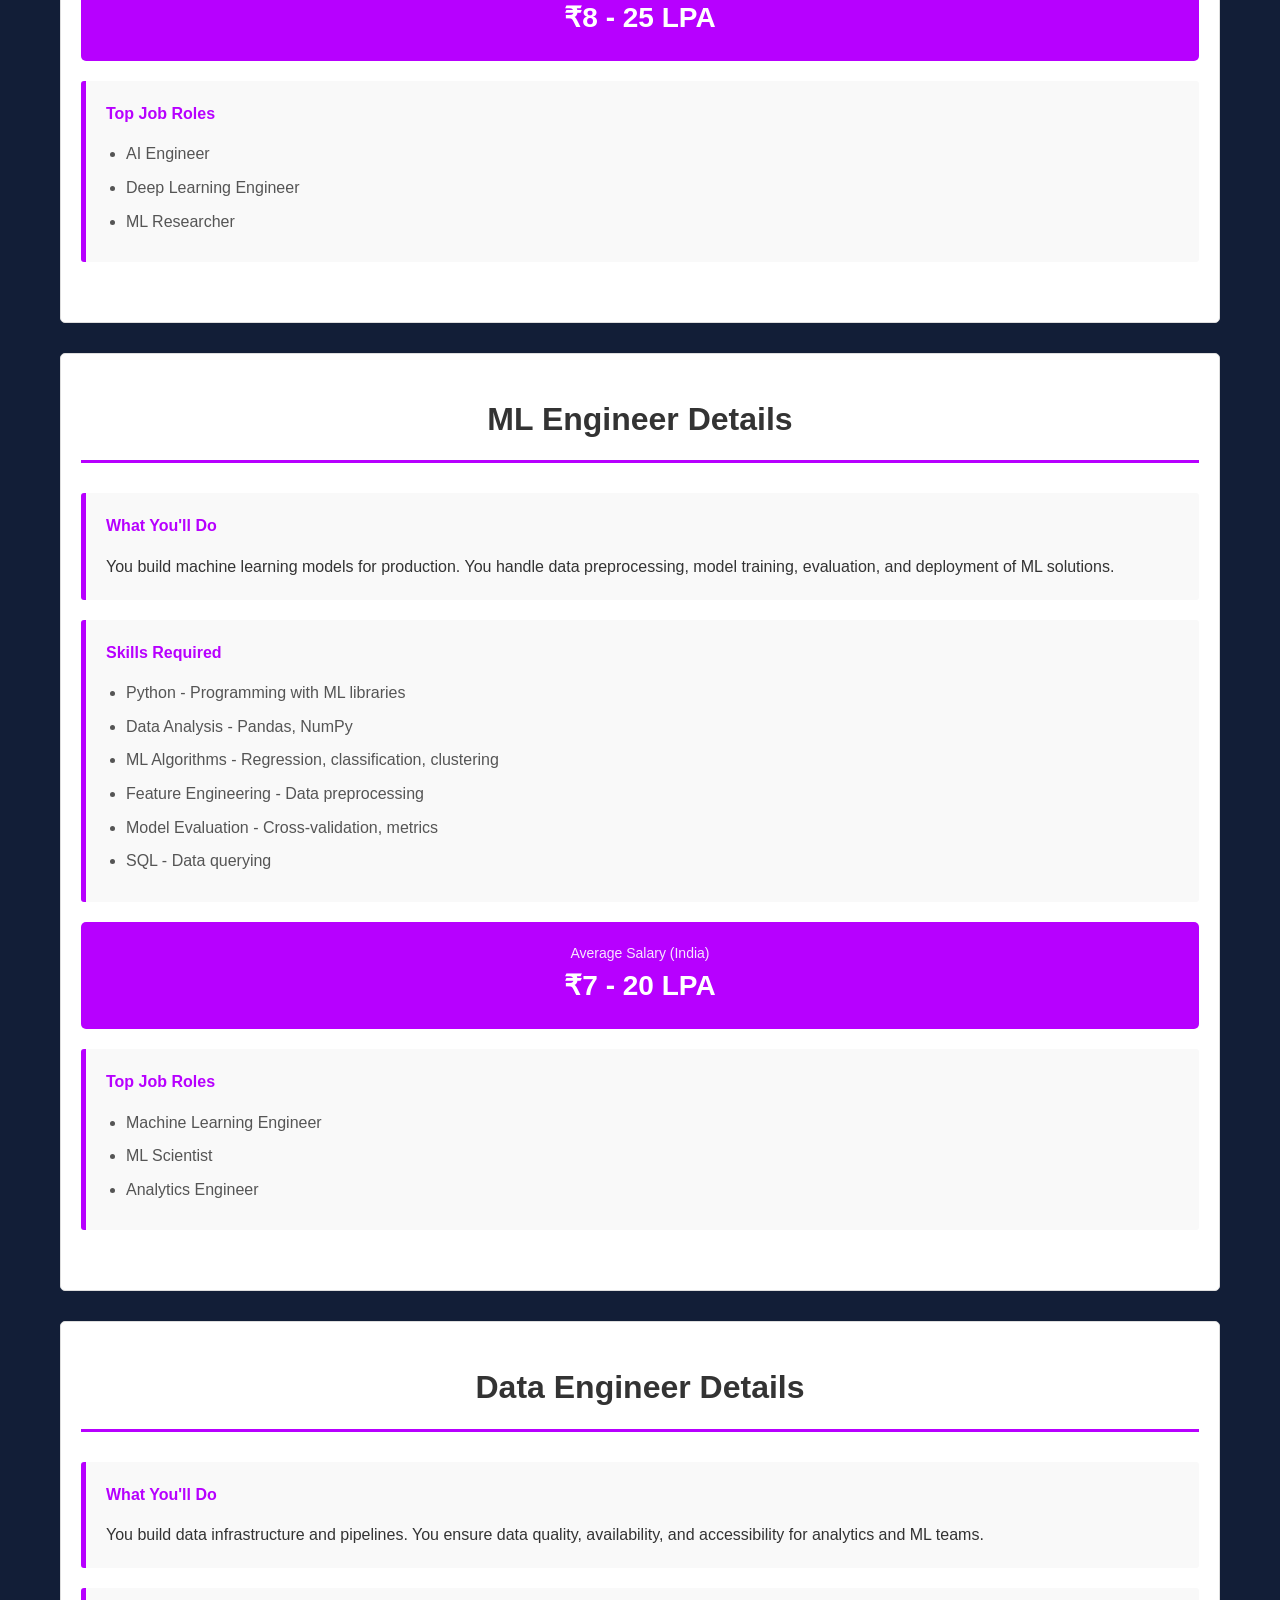
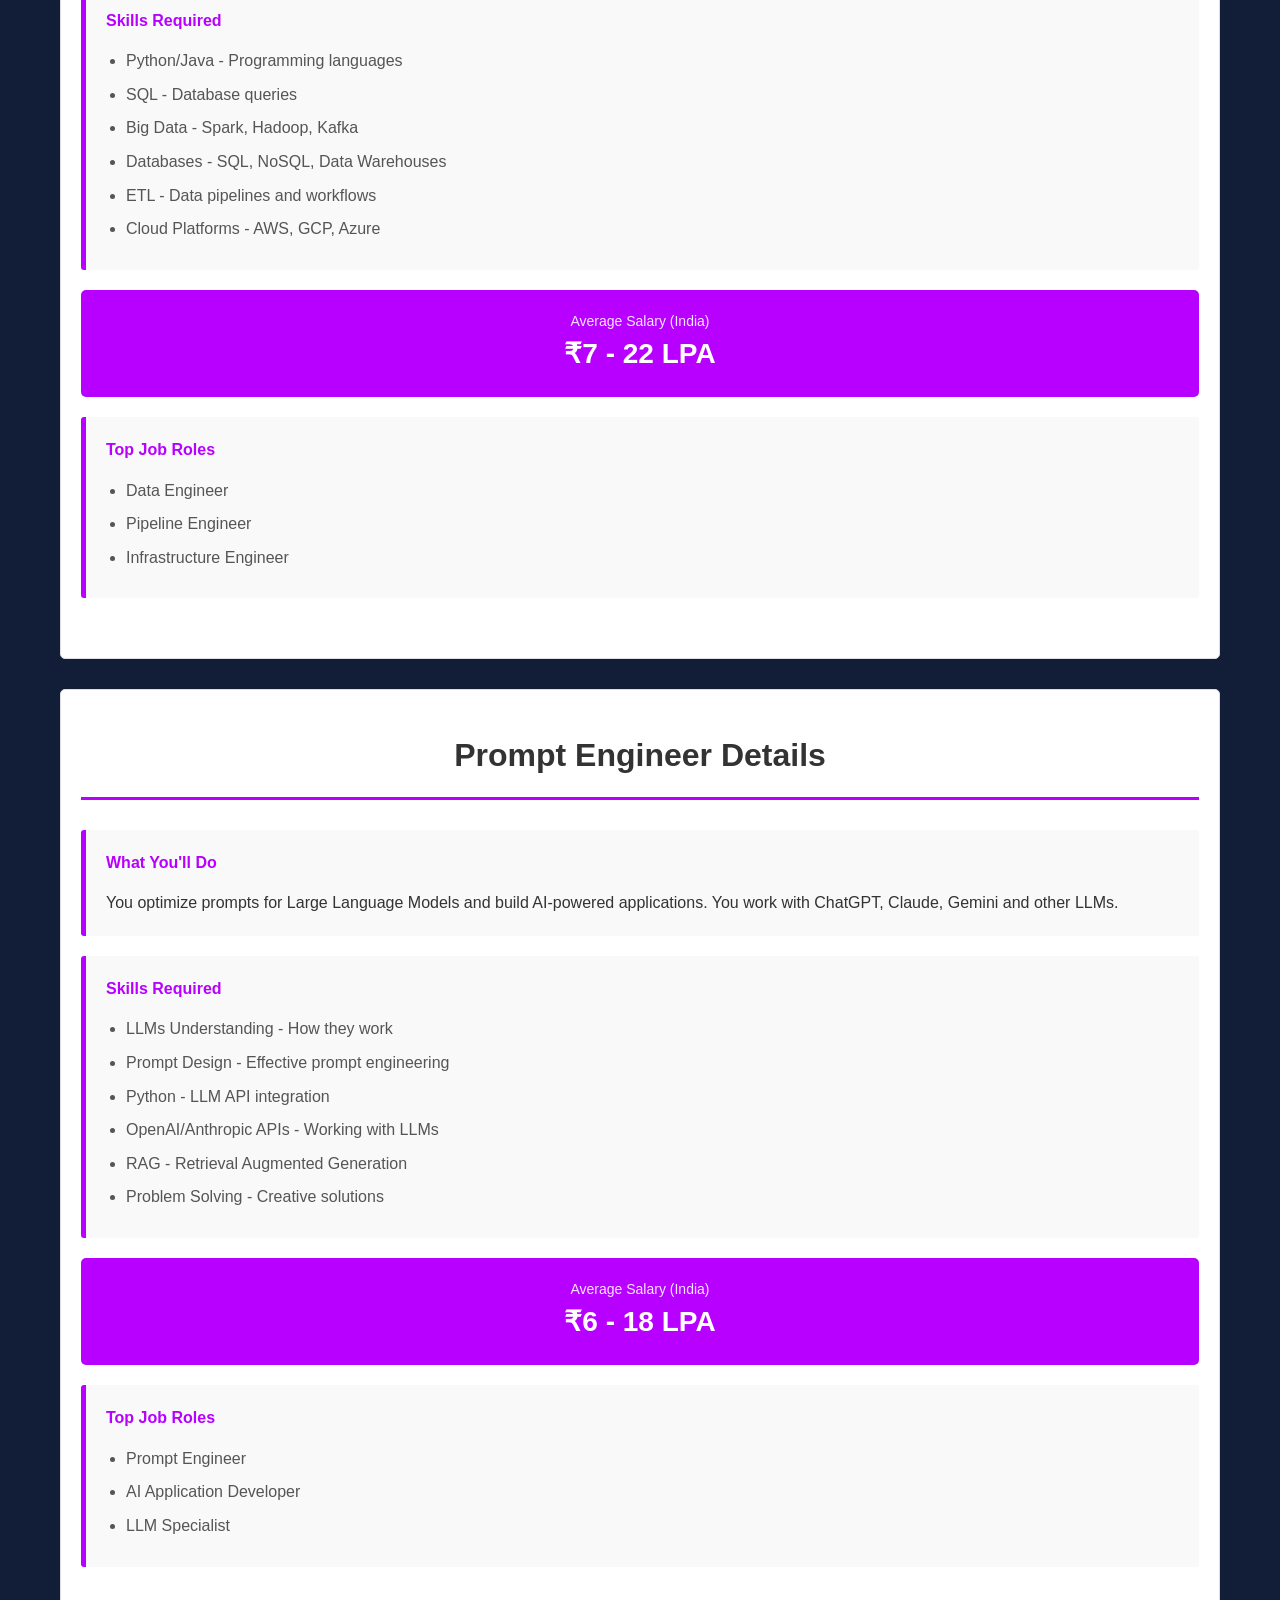
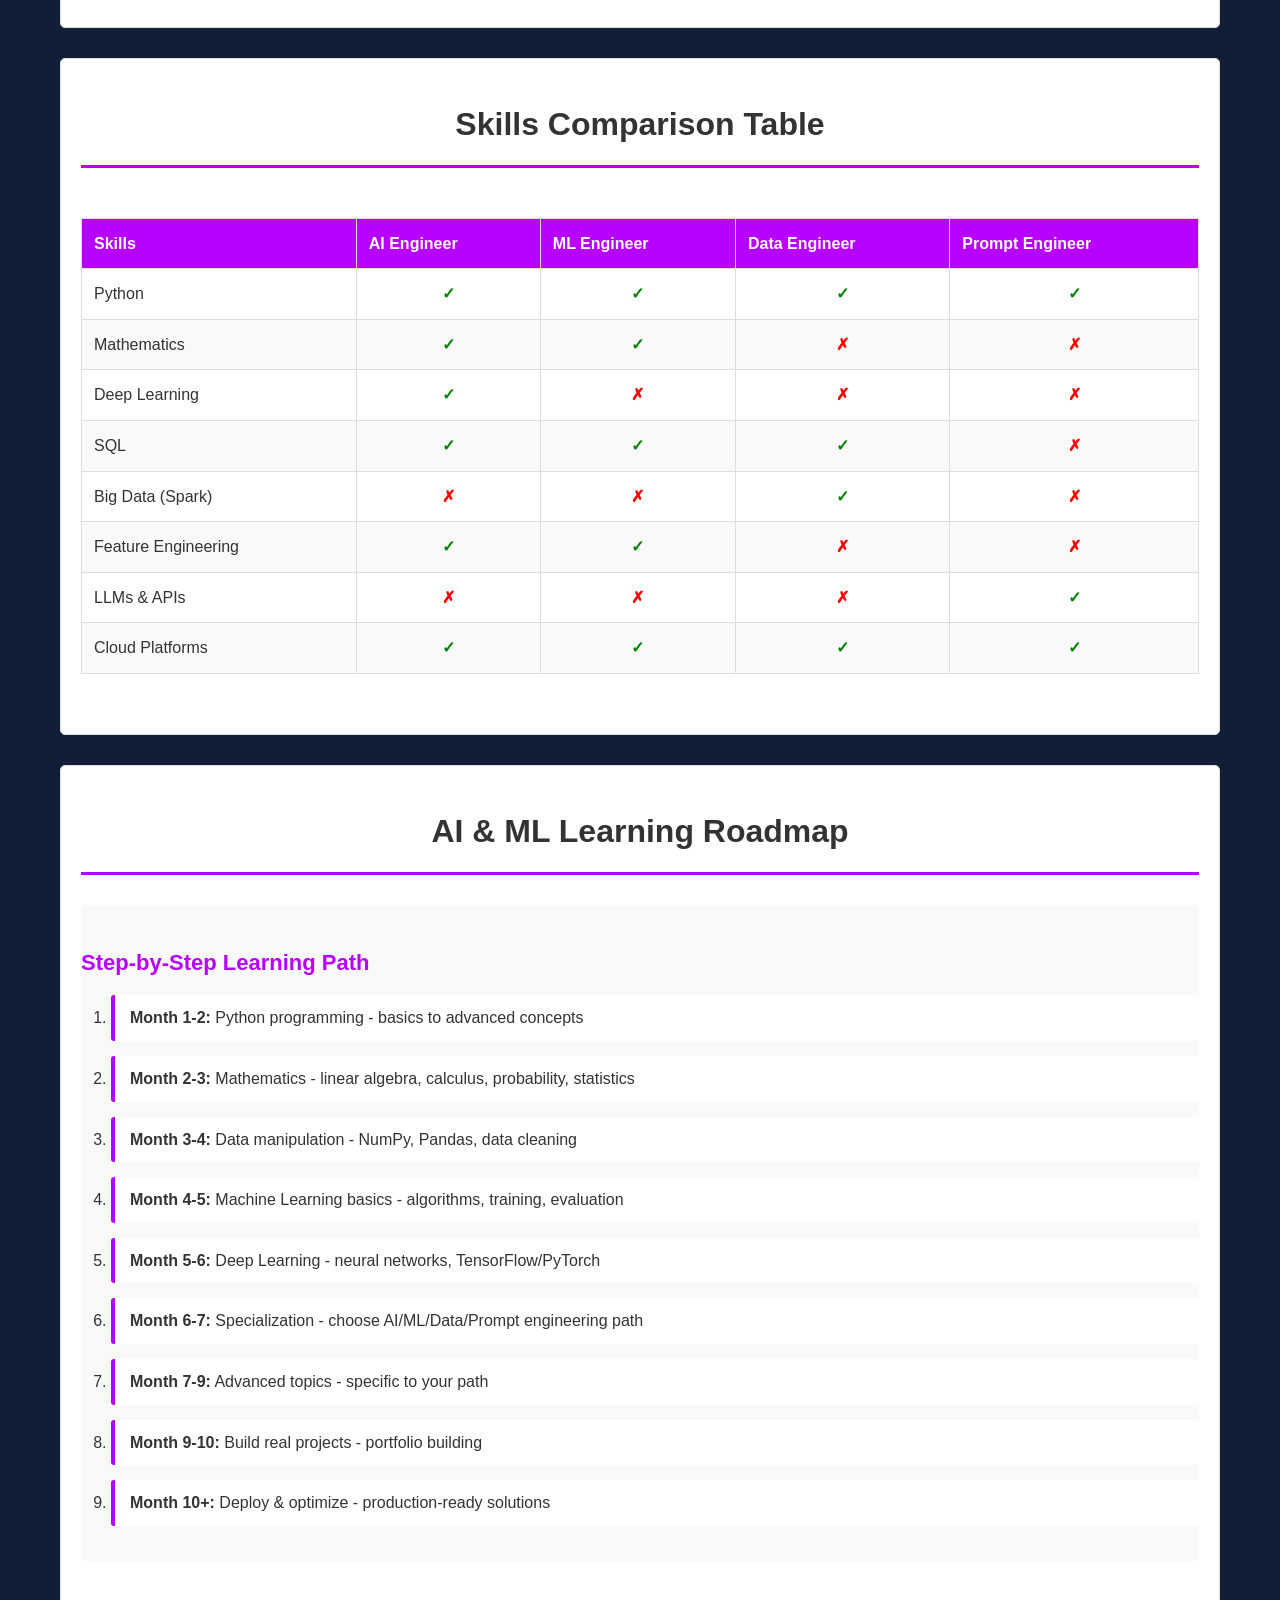
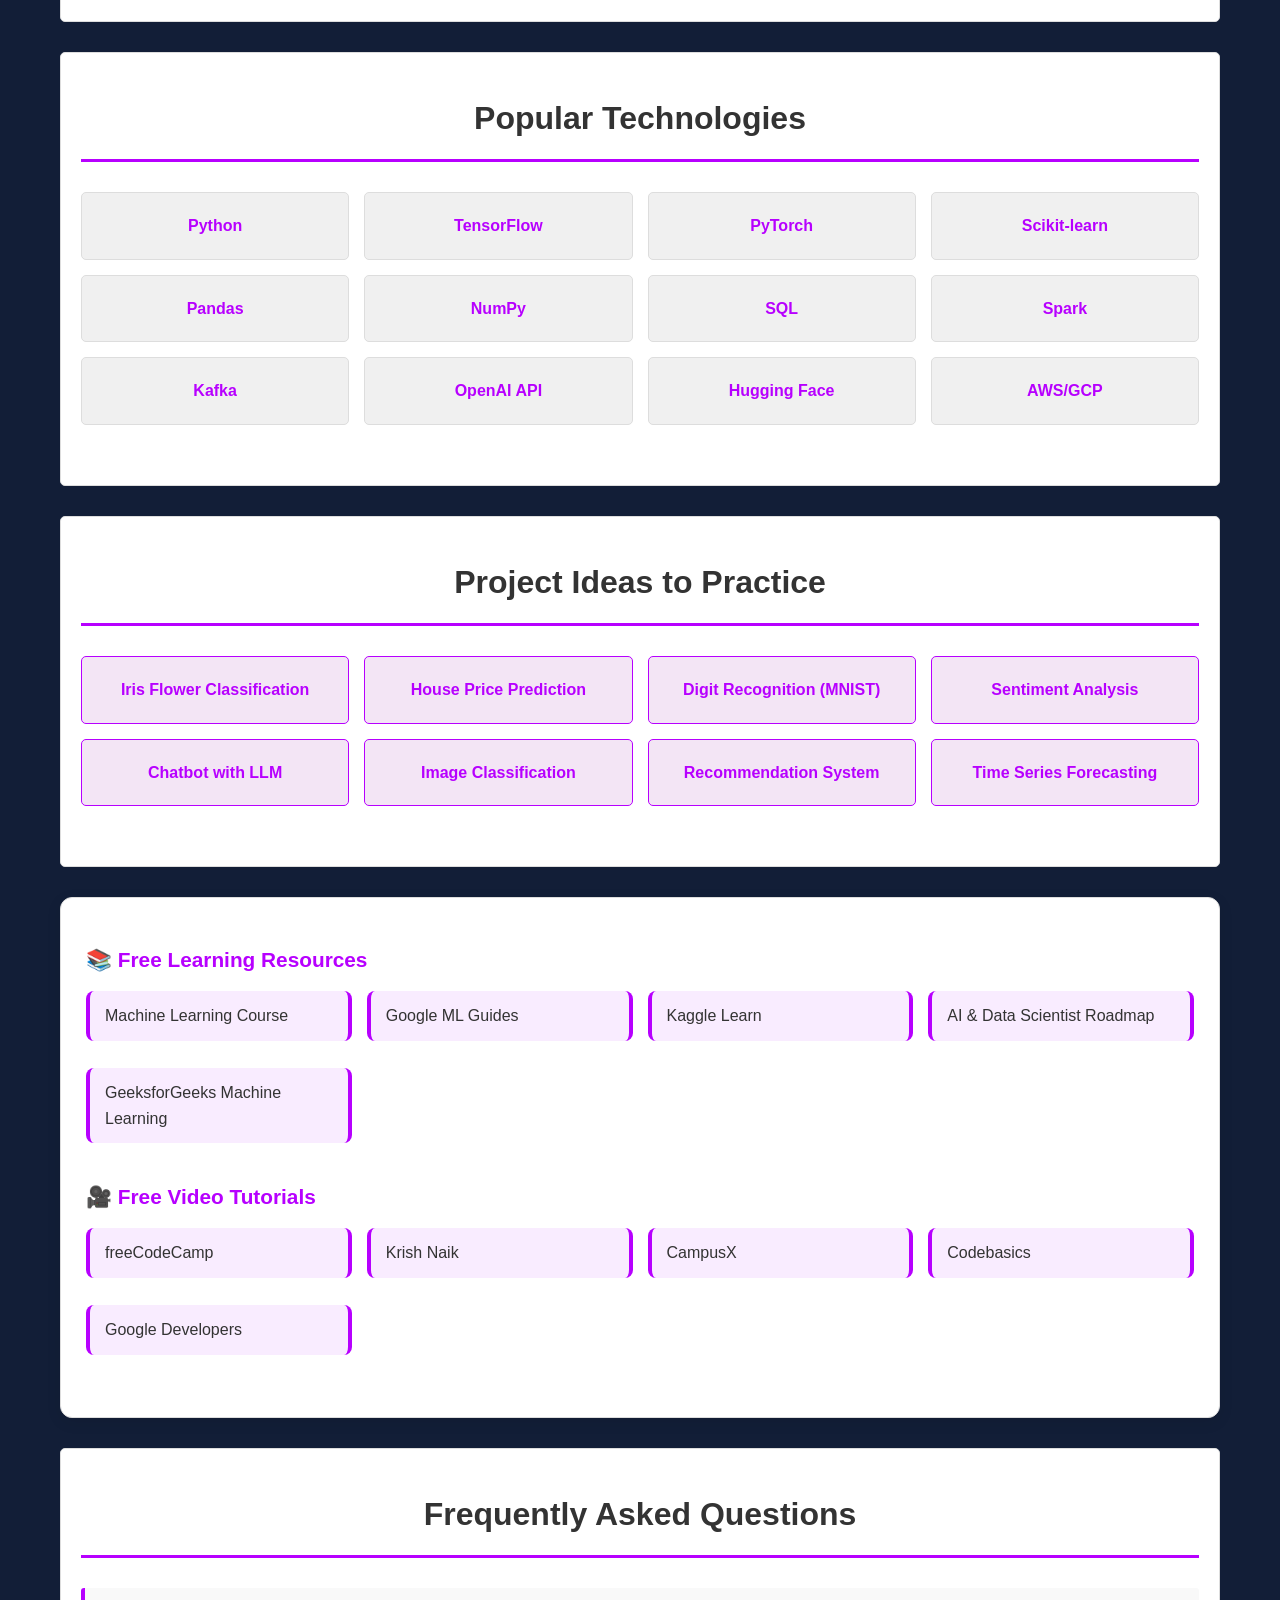
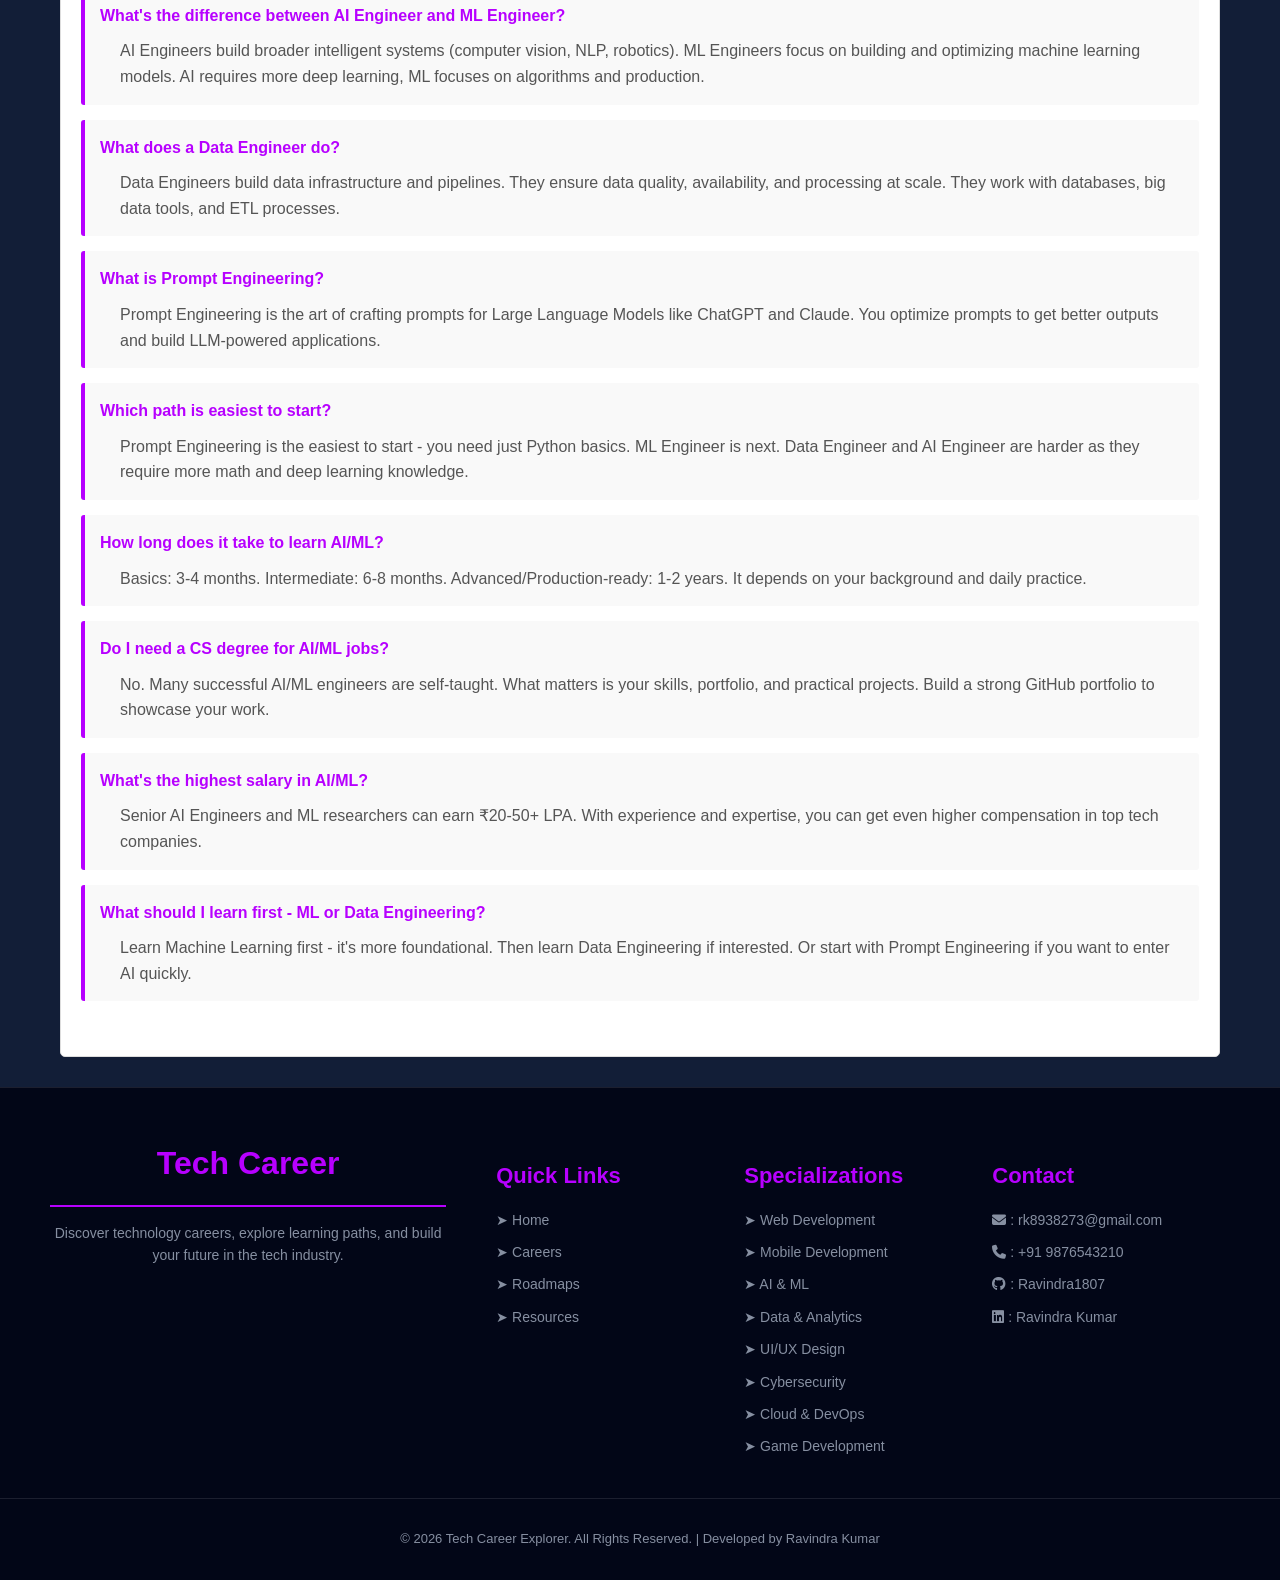
==== commit 717eb5ab: "Update" ====
--- a/AIML.html
+++ b/AIML.html
@@ -534,16 +534,16 @@
                 </ul>
             </div>
 
-            <div class="footer-box">
+          <div class="footer-box">
                 <h3>Contact</h3>
                 <ul>
                     <li><i class="fa-solid fa-envelope"></i> : <a
-                            href="mailto:rk8938273@gmail.com">rk8938273@gmail.com</a></li>
-                    <li><i class="fa-solid fa-phone"></i> : <a href="tel:+919876543210">+91 9876543210</a></li>
-                    <li><i class="fa-brands fa-github"></i> : <a href="https://github.com/Ravindra1807">Ravindra1807</a>
+                            href="mailto:rk8938273@gmail.com" target="_blank">rk8938273@gmail.com</a></li>
+                    <li><i class="fa-solid fa-phone"></i> : <a href="tel:+919876543210"  target="_blank">+91 9876543210</a></li>
+                    <li><i class="fa-brands fa-github"></i> : <a href="https://github.com/Ravindra1807"  target="_blank">Ravindra1807</a>
                     </li>
                     <li><i class="fa-brands fa-linkedin"></i> : <a
-                            href="https://www.linkedin.com/in/ravindra-kumar-a95761385">Ravindra Kumar</a></li>
+                            href="https://www.linkedin.com/in/ravindra-kumar-a95761385" target="_blank">Ravindra Kumar</a></li>
                 </ul>
             </div>
 
--- a/CSS/AIML.css
+++ b/CSS/AIML.css
@@ -1,899 +1,937 @@
  @import url('https://fonts.googleapis.com/css2?family=Black+Ops+One&family=DM+Serif+Display:ital@0;1&family=Poppins:ital,wght@0,100;0,200;0,300;0,400;0,500;0,600;0,700;0,800;0,900;1,100;1,200;1,300;1,400;1,500;1,600;1,700;1,800;1,900&display=swap');
-        @import url('https://fonts.googleapis.com/css2?family=Black+Ops+One&family=DM+Serif+Display:ital@0;1&family=Inter:ital,opsz,wght@0,14..32,100..900;1,14..32,100..900&family=Poppins:ital,wght@0,100;0,200;0,300;0,400;0,500;0,600;0,700;0,800;0,900;1,100;1,200;1,300;1,400;1,500;1,600;1,700;1,800;1,900&display=swap');
-        @import url('https://fonts.googleapis.com/css2?family=Black+Ops+One&family=DM+Serif+Display:ital@0;1&family=Electrolize&family=Inter:ital,opsz,wght@0,14..32,100..900;1,14..32,100..900&family=Poppins:ital,wght@0,100;0,200;0,300;0,400;0,500;0,600;0,700;0,800;0,900;1,100;1,200;1,300;1,400;1,500;1,600;1,700;1,800;1,900&display=swap');
-
-        * {
-            margin: 0;
-            padding: 0;
-            box-sizing: border-box;
-        }
-
-        body {
-            font-family: Arial, sans-serif;
-            background-color: #121e37;
-            color: #333;
-            line-height: 1.6;
-        }
-
-        /* ============ HEADER & NAVIGATION ============ */
-
-
-
-        header {
-            height: 80px;
-            width: 100%;
-            /* FIX: was both sticky + fixed — keeping only fixed */
-            position: fixed;
-            top: 0;
-            left: 0;
-            z-index: 1000;
-            font-family: 'Space Mono', monospace;
-            background-color: #0B1220;
-            padding: 1rem 2rem;
-            display: flex;
-            justify-content: space-between;
-            align-items: center;
-            border-bottom: 1px solid #4f5a6a;
-            box-shadow: 0 2px 10px rgba(0, 0, 0, 0.25);
-        }
-
-        .head-icon {
-            color: #F8FAFC;
-            cursor: pointer;
-            gap: 10px;
-            display: flex;
-            justify-content: center;
-            align-items: center;
-            text-decoration: none;
-        }
-
-        .image-icon {
-            display: flex;
-            align-items: center;
-        }
-
-        .image-icon img {
-            border: 1px solid #8aa2bbac;
-            border-radius: 10px;
-        }
-
-        .nav-left {
-            font-size: 20px;
-            font-family: 'Segoe UI', Tahoma, Geneva, Verdana, sans-serif;
-        }
-
-        /* FIX: single clean .navbar declaration */
-        .navbar {
-            list-style: none;
-            font-size: 0.8rem;
-            display: flex;
-            align-items: center;
-            gap: 5px;
-        }
-
-        .nav-one {
-            color: #F8FAFC;
-        }
-        .nav-one:hover , .nav-one:active  {
-            color:#9b59b6;
-        }
-
-        .nav-other {
-            color: #acbfd2ac;
-        }
-
-        .nav-other:hover {
-            color: #F8FAFC;
-        }
-
-        .nav-one,
-        .nav-other,
-        .head-right .nav-right {
-            cursor: pointer;
-            background-color: rgba(66, 68, 80, 0.331);
-            padding: 0.5vw 1vw;
-            border: 1px solid gray;
-            border-radius: 8px;
-            text-decoration: none;
-            display: inline-flex;
-            align-items: center;
-            gap: 6px;
-        }
-
-        .head-right {
-            display: flex;
-            align-items: center;
-            font-size: 12px;
-            cursor: pointer;
-            color: #F8FAFC;
-        }
-
-        .menu-btn {
-            display: none;
-            font-size: 25px;
-            background: none;
-            border: none;
-            color: aliceblue;
-            cursor: pointer;
-        }
-
-        /* ========================
+ @import url('https://fonts.googleapis.com/css2?family=Black+Ops+One&family=DM+Serif+Display:ital@0;1&family=Inter:ital,opsz,wght@0,14..32,100..900;1,14..32,100..900&family=Poppins:ital,wght@0,100;0,200;0,300;0,400;0,500;0,600;0,700;0,800;0,900;1,100;1,200;1,300;1,400;1,500;1,600;1,700;1,800;1,900&display=swap');
+ @import url('https://fonts.googleapis.com/css2?family=Black+Ops+One&family=DM+Serif+Display:ital@0;1&family=Electrolize&family=Inter:ital,opsz,wght@0,14..32,100..900;1,14..32,100..900&family=Poppins:ital,wght@0,100;0,200;0,300;0,400;0,500;0,600;0,700;0,800;0,900;1,100;1,200;1,300;1,400;1,500;1,600;1,700;1,800;1,900&display=swap');
+
+ * {
+     margin: 0;
+     padding: 0;
+     box-sizing: border-box;
+ }
+
+ body {
+     font-family: Arial, sans-serif;
+     background-color: #121e37;
+     color: #333;
+     line-height: 1.6;
+ }
+
+ /* ============ HEADER & NAVIGATION ============ */
+
+
+
+ header {
+     height: 80px;
+     width: 100%;
+     /* FIX: was both sticky + fixed — keeping only fixed */
+     position: fixed;
+     top: 0;
+     left: 0;
+     z-index: 1000;
+     font-family: 'Space Mono', monospace;
+     background-color: #0B1220;
+     padding: 1rem 2rem;
+     display: flex;
+     justify-content: space-between;
+     align-items: center;
+     border-bottom: 1px solid #4f5a6a;
+     box-shadow: 0 2px 10px rgba(0, 0, 0, 0.25);
+ }
+
+ .head-icon {
+     color: #F8FAFC;
+     cursor: pointer;
+     gap: 10px;
+     display: flex;
+     justify-content: center;
+     align-items: center;
+     text-decoration: none;
+ }
+
+ .image-icon {
+     display: flex;
+     align-items: center;
+ }
+
+ .image-icon img {
+     border: 1px solid #8aa2bbac;
+     border-radius: 10px;
+ }
+
+ .nav-left {
+     font-size: 20px;
+     font-family: 'Segoe UI', Tahoma, Geneva, Verdana, sans-serif;
+ }
+
+ /* FIX: single clean .navbar declaration */
+ .navbar {
+     list-style: none;
+     font-size: 0.8rem;
+     display: flex;
+     align-items: center;
+     gap: 5px;
+ }
+
+ .nav-one {
+     color: #F8FAFC;
+ }
+
+ 
+
+ .nav-other {
+     color: #acbfd2ac;
+ }
+
+ .nav-other:hover {
+     color: #F8FAFC;
+ }
+
+ .nav-one,
+ .nav-other,
+ .head-right .nav-right {
+     cursor: pointer;
+     background-color: rgba(66, 68, 80, 0.331);
+     padding: 0.5vw 1vw;
+     border: 1px solid gray;
+     border-radius: 8px;
+     text-decoration: none;
+     display: inline-flex;
+     align-items: center;
+     gap: 6px;
+ }
+
+ .head-right {
+     display: flex;
+     align-items: center;
+     font-size: 12px;
+     cursor: pointer;
+     color: #F8FAFC;
+ }
+
+ .menu-btn {
+     display: none;
+     font-size: 25px;
+     background: none;
+     border: none;
+     color: aliceblue;
+     cursor: pointer;
+ }
+
+ /* ========================
    DROPDOWN
 ======================== */
 
-        .dropdown {
-            position: relative;
-            list-style: none;
-        }
-
-        .dropdown .nav-other {
-            display: inline-flex;
-            align-items: center;
-            gap: 6px;
-        }
-
-        .dropdown .fa-chevron-down {
-            font-size: 10px;
-            transition: transform 0.25s ease;
-        }
-
-        .dropdown.open .fa-chevron-down {
-            transform: rotate(180deg);
-        }
-
-        .dropdown-menu {
-            list-style: none;
-            position: absolute;
-            top: calc(100% + 12px);
-            right: 0px;
-
-            text-align: center;
-
-            min-width: 230px;
-            background-color: #0B1220;
-            border: 1px solid #1E293B;
-            border-radius: 10px;
-            padding: 16px;
-            display: flex;
-            justify-content: center;
-            flex-direction: column;
-            gap: 10px 24px;
-
-            /* scrollable when many categories added */
-            max-height: 70vh;
-            overflow-y: auto;
-            scrollbar-width: thin;
-            scrollbar-color: #2c3650 transparent;
-
-            /* closed by default */
-            opacity: 0;
-            visibility: hidden;
-            transform: translateY(-8px);
-            transition: opacity 0.2s ease, transform 0.2s ease, visibility 0.2s ease;
-            box-shadow: 0 12px 30px rgba(0, 0, 0, 0.35);
-        }
-
-        .dropdown-menu::-webkit-scrollbar {
-            width: 8px;
-        }
-
-        .dropdown-menu::-webkit-scrollbar-track {
-            background: transparent;
-        }
-
-        .dropdown-menu::-webkit-scrollbar-thumb {
-            background-color: #2c3650;
-            border-radius: 8px;
-        }
-
-        .dropdown-menu::-webkit-scrollbar-thumb:hover {
-            background-color: #2b81f8;
-        }
-
-        .dropdown.open .dropdown-menu {
-            opacity: 1;
-            visibility: visible;
-            transform: translateY(0);
-        }
-
-        .dropdown-menu .menu-group-title {
-            grid-column: 1 / -1;
-            font-size: 11px;
-            letter-spacing: 2px;
-            text-transform: uppercase;
-            color: #2b81f8;
-            margin: 8px 0 2px;
-            border-bottom: 1px solid #1E293B;
-            padding-bottom: 6px;
-        }
-
-        .dropdown-menu .menu-group-title:first-child {
-            margin-top: 0;
-        }
-
-        .dropdown-menu li {
-            list-style: none;
-        }
-
-        .dropdown-menu li a {
-            display: block;
-            padding: 6px 8px;
-            border-radius: 6px;
-            color: #c8ced8;
-            text-decoration: none;
-            font-size: 13px;
-            transition: background-color 0.2s ease, color 0.2s ease;
-        }
-
-        .dropdown-menu li a:hover,
-        .dropdown-menu li a:active {
-            background-color: #ab83bb;
-        }
-
-        /* ============ MAIN CONTAINER ============ */
-        .container {
-            max-width: 1200px;
-            margin: 0 auto;
-            padding: 0 20px;
-        }
-
-        /* ============ HERO SECTION ============ */
-        .hero {
-            color: white;
-            position: static;
-            margin-top: 80px;
-            top: 90px;
-            padding: 60px 20px;
-            text-align: center;
-
-
-        }
-
-        .hero h1 {
-
-            font-size: 48px;
-            font-family: "DM Serif Display", serif;
-            margin-bottom: 20px;
-            color: #9b59b6;
-            border-bottom: 1px solid #9b59b6;
-        }
-
-        .hero p {
-            font-size: 18px;
-            margin-bottom: 20px;
-        }
-
-
-        /* ============ SECTION STYLING ============ */
-        section {
-            background-color: white;
-            margin: 30px 0;
-            padding: 40px 20px;
-            border: 1px solid #ddd;
-            border-radius: 5px;
-        }
-
-        h2 {
-            color: #333;
-            font-size: 32px;
-            margin-bottom: 30px;
-            text-align: center;
-            border-bottom: 3px solid #9b59b6;
-            padding-bottom: 15px;
-        }
-
-        h3 {
-            color: #9b59b6;
-            font-size: 22px;
-            margin-top: 20px;
-            margin-bottom: 15px;
-        }
-
-        /* ============ CAREER CARDS ============ */
-        .cards-container {
-            display: grid;
-            grid-template-columns: repeat(4, 1fr);
-            gap: 20px;
-            margin-bottom: 20px;
-        }
-
-        .card {
-            background-color: #f9f9f9;
-            border: 2px solid #ddd;
-            padding: 20px;
-            border-radius: 5px;
-            text-align: center;
-        }
-
-        .card:hover {
-            border-color: #9b59b6;
-            box-shadow: 0 4px 8px rgba(0, 0, 0, 0.1);
-        }
-
-        .card h3 {
-            color: #9b59b6;
-            margin-top: 0;
-        }
-
-        .card p {
-            color: #666;
-            margin: 15px 0;
-        }
-
-        .tech-list {
-            display: inline-block;
-            text-align: left;
-        }
-
-        .tech-list li {
-            background-color: #f3e5f5;
-            border-left: 4px solid #9b59b6;
-            padding: 8px 12px;
-            margin: 5px 0;
-            border-radius: 3px;
-        }
-
-        /* ============ ROLE INFO SECTIONS ============ */
-        .role-info {
-            background-color: #f9f9f9;
-            padding: 20px;
-            margin: 20px 0;
-            border-left: 5px solid #9b59b6;
-            border-radius: 3px;
-        }
-
-        .role-info h4 {
-            color: #9b59b6;
-            margin-bottom: 15px;
-        }
-
-        .role-info ul {
-            margin-left: 20px;
-        }
-
-        .role-info li {
-            margin-bottom: 8px;
-            color: #555;
-        }
-
-        .salary-box {
-            background-color: #9b59b6;
-            color: white;
-            padding: 20px;
-            margin: 15px 0;
-            border-radius: 5px;
-            text-align: center;
-        }
-
-        .salary-box .label {
-            font-size: 14px;
-            opacity: 0.9;
-        }
-
-        .salary-box .amount {
-            font-size: 28px;
-            font-weight: bold;
-        }
-
-        /* ============ SKILLS COMPARISON TABLE ============ */
-        .table-wrapper {
-            overflow-x: auto;
-            border-radius: 5px;
-        }
-
-        .table-wrapper::-webkit-scrollbar {
-            height: 8px;
-        }
-
-        .table-wrapper::-webkit-scrollbar-track {
-            background: #f1f1f1;
-            border-radius: 10px;
-        }
-
-        .table-wrapper::-webkit-scrollbar-thumb {
-            background: #9b59b6;
-            border-radius: 10px;
-        }
-
-        .table-wrapper::-webkit-scrollbar-thumb:hover {
-            background: #9b59b6;
-        }
-
-        table {
-            width: 100%;
-            border-collapse: collapse;
-            margin: 20px 0;
-            min-width: 600px;
-        }
-
-        table thead {
-            background-color: #9b59b6;
-            color: white;
-        }
-
-        table th,
-        table td {
-            padding: 12px;
-            text-align: left;
-            border: 1px solid #ddd;
-        }
-
-        table tbody tr:nth-child(even) {
-            background-color: #f9f9f9;
-        }
-
-        table tbody tr:hover {
-            background-color: #c6b1ce;
-        }
-
-        table td:not(:first-child) {
-            text-align: center;
-        }
-
-        .checkmark {
-            color: green;
-            font-weight: bold;
-        }
-
-        .cross {
-            color: red;
-            font-weight: bold;
-        }
-
-
-        @media (max-width: 768px) {
-            .table-wrapper {
-                overflow-x: auto;
-                -webkit-overflow-scrolling: touch;
-            }
-
-            table {
-                min-width: 700px;
-            }
-
-            table th,
-            table td {
-                padding: 10px 8px;
-                font-size: 13px;
-            }
-        }
-
-        /* Mobile */
-        @media (max-width: 480px) {
-            .table-wrapper {
-                overflow-x: auto;
-                -webkit-overflow-scrolling: touch;
-                margin: 20px -20px;
-                padding: 0 20px;
-            }
-
-            table {
-                font-size: 12px;
-                min-width: 650px;
-            }
-
-            table th,
-            table td {
-                padding: 8px 6px;
-                font-size: 11px;
-            }
-        }
-
-        /* ============ ROADMAP ============ */
-        .roadmap-list {
-            background-color: #f9f9f9;
-            padding: 20px;
-            border-radius: 5px;
-            margin: 20px 0;
-        }
-
-        .roadmap-list ol {
-            margin-left: 30px;
-        }
-
-        .roadmap-list li {
-            margin: 15px 0;
-            padding: 10px;
-            background-color: white;
-            border-left: 4px solid #9b59b6;
-            padding-left: 15px;
-            border-radius: 3px;
-        }
-
-        /* ============ TECHNOLOGY GRID ============ */
-        .tech-grid {
-            display: grid;
-            grid-template-columns: repeat(4, 1fr);
-            gap: 15px;
-            margin: 20px 0;
-        }
-
-        .tech-item {
-            background-color: #f0f0f0;
-            padding: 20px;
-            text-align: center;
-            border: 1px solid #ddd;
-            border-radius: 5px;
-            font-weight: bold;
-            color: #9b59b6;
-        }
-
-        .tech-item:hover {
-            background-color: #9b59b6;
-            color: white;
-        }
-
-        /* ============ PROJECT IDEAS ============ */
-        .projects-grid {
-            display: grid;
-            grid-template-columns: repeat(4, 1fr);
-            gap: 15px;
-            margin: 20px 0;
-        }
-
-        .project-item {
-            background-color: #f3e5f5;
-            padding: 20px;
-            border: 1px solid #9b59b6;
-            border-radius: 5px;
-            text-align: center;
-            color: #9b59b6;
-            font-weight: bold;
-        }
-
-        .project-item:hover {
-            background-color: #9b59b6;
-            color: white;
-        }
-
-        .resources {
-
-          background: #fff;
-          padding: 25px;
-          margin-top: 30px;
-          border-radius: 12px;
-          box-shadow: 0 4px 15px rgba(0, 0, 0, 0.08);
-      }
-
-      .resources h3 {
-          margin-bottom: 15px;
-          color: #9b59b6;
-          font-size: 1.3rem;
-      }
-
-      .resources ul {
-
-          list-style: none;
-          padding: 0;
-          margin-bottom: 25px;
-          display: grid;
-          grid-template-columns: repeat(4, 1fr);
-          gap: 15px;
-      }
-
-      .resources ul li {
-          margin-bottom: 12px;
-      }
-
-      .resources ul li a {
-          display: block;
-          text-decoration: none;
-          color: #333;
-          background: #f9ecff;
-          padding: 12px 15px;
-          border-radius: 8px;
-          border-left: 4px solid #9b59b6;
-          border-right: 4px solid #9b59b6;
-          transition: all 0.3s ease;
-      }
-
-      .resources ul li a:hover {
-          text-decoration: underline;
-      }
-         .roadmap-list {
-                padding-left: 0px;
-                padding-right:  0px;
-            }
-
-
-        /* ============ FAQ ============ */
-        .faq-item {
-            background-color: #f9f9f9;
-            padding: 15px;
-            margin: 15px 0;
-            border-left: 4px solid #9b59b6;
-            border-radius: 3px;
-        }
-
-        .faq-item h4 {
-            color: #9b59b6;
-            cursor: pointer;
-            margin-bottom: 10px;
-        }
-
-        .faq-item p {
-            color: #555;
-            margin-left: 20px;
-        }
-
-        .footer {
-            background: #020617;
-            padding-top: 50px;
-            border-top: 1px solid rgba(255, 255, 255, .1);
-            color: whitesmoke;
-
-        }
-
-        .footer-container {
-            width: 90%;
-            margin: auto;
-            padding: 0px 10px;
-
-            display: grid;
-            grid-template-columns: repeat(auto-fit, minmax(250px, 1fr));
-            row-gap: 30px;
-            column-gap: 100px;
-        }
-
-        .footer-box h3,
-        .footer-box h2 {
-            margin-bottom: 15px;
-        }
-
-        .footer-box ul {
-            list-style: none;
-        }
-
-        .footer-box ul li {
-            margin-bottom: 10px;
-        }
-
-        .footer-box a {
-            color: #cbd5e1;
-            text-decoration: none;
-        }
-
-        .footer-box .U h2 {
-            color: #9b59b6;
-            margin: 20PX 0PX;
-        }
-
-        .footer-box a:hover {
-            color: #ae7ac2;
-        }
-
-        .footer-bottom {
-            text-align: center;
-            margin-top: 30px;
-            border-top: 1px solid rgba(255, 255, 255, .1);
-
-        }
-
-
-        @media (max-width: 1020px) {
-
-
-            .footer-container {
-                grid-template-columns: 1fr 1fr;
-                row-gap: 30px;
-                column-gap: 90px;
-
-            }
-
-
-
-        }
-
-        /* ============ RESPONSIVE DESIGN ============ */
-        @media (max-width: 768px) {
-            header {
-                height: 70px;
-                padding: 0.5rem 1rem;
-            }
-
-            .image-icon img {
-                height: 50px;
-                width: 50px;
-            }
-            .resources ul {
-                grid-template-columns: 1fr 1fr;
-            }
-
-            .head-right {
-                display: none;
-            }
-
-            /* Mobile navbar — hidden by default, shown when .active */
-            .navbar {
-                display: none;
-                position: absolute;
-                top: 70px;
-                right: 10px;
-                left: 10px;
-                padding: 15px;
-                flex-direction: column;
-                align-items: stretch;
-                gap: 8px;
-                border-radius: 8px;
-                background-color: #0B1220;
-                border: 1px solid #1E293B;
-                font-family: 'Courier New', Courier, monospace;
-                box-shadow: 0 8px 24px rgba(0, 0, 0, 0.4);
-            }
-
-            .navbar.active {
-                display: flex;
-            }
-
-            .menu-btn {
-                display: block;
-            }
-
-            .nav-one,
-            .nav-other {
-                background: none;
-                border: none;
-                width: 100%;
-                justify-content: space-between;
-                padding: 8px 4px;
-                color: #cbd5e1;
-            }
-
-            .dropdown {
-                width: 100%;
-            }
-
-            /* Mobile dropdown — inline, not floating */
-            .dropdown-menu {
-                position: static;
-                min-width: 100%;
-                grid-template-columns: 1fr;
-                margin-top: 8px;
-                transform: none !important;
-                box-shadow: none;
-                max-height: 50vh;
-                overflow-y: auto;
-                display: none;
-                opacity: 1;
-                visibility: visible;
-                transition: none;
-            }
-
-            .table-wrapper {
-                overflow-x: auto;
-                -webkit-overflow-scrolling: touch;
-            }
-
-            table {
-                min-width: 700px;
-            }
-
-            table th,
-            table td {
-                padding: 10px 8px;
-                font-size: 13px;
-            }
-
-            .dropdown.open .dropdown-menu {
-                display: grid;
-            }
-
-            .cards-container {
-                grid-template-columns: repeat(2, 1fr);
-            }
-
-
-            .tech-grid {
-                grid-template-columns: repeat(2, 1fr);
-            }
-
-            .projects-grid {
-                grid-template-columns: repeat(2, 1fr);
-            }
-
-            .footer-container {
-                grid-template-columns: 1fr;
-            }
-
-            .hero h1 {
-                font-size: 32px;
-            }
-
-            h2 {
-                font-size: 24px;
-            }
-        }
-
-        @media (max-width: 480px) {
-            header {
-                height: 60px;
-                padding: 0.5rem 1rem;
-            }
-
-            .image-icon img {
-                height: 40px;
-                width: 40px;
-            }
-
-            .navbar {
-                top: 62px;
-            }
-
-            .hero p {
-                font-size: 12px;
-            }
-
-            .cards-container {
-                grid-template-columns: 1fr;
-            }
-
-            .tech-grid {
-                grid-template-columns: 1fr;
-            }
-
-            .projects-grid {
-                grid-template-columns: 1fr;
-            }
-
-            nav a {
-                margin: 5px 10px;
-                font-size: 14px;
-            }
-
-            .hero h1 {
-                font-size: 24px;
-            }
-
-            h2 {
-                font-size: 18px;
-            }
-
-            .table-wrapper {
-                overflow-x: auto;
-                -webkit-overflow-scrolling: touch;
-                margin: 20px -20px;
-                padding: 0 20px;
-            }
-
-            table {
-                font-size: 12px;
-                min-width: 650px;
-            }
-
-            table th,
-            table td {
-                padding: 8px 6px;
-                font-size: 11px;
-            }
-              .resources ul {
-                grid-template-columns: 1fr;
-            }
-
-            /* FOOTER */
-            .footer-container {
-                grid-template-columns: 1fr;
-                gap: 20px;
-                padding: 20px;
-
-            }
-
-            .footer-box .U {
-                text-align: center;
-            }
-
-            .footer-box .U h2 {
-                font-size: 25px;
-            }
-
-            .footer-box ul,
-            .footer-box p {
-                font-size: 12px;
-                line-height: 22px;
-            }
-
-            .footer-bottom {
-                font-size: 12px;
-                padding-top: 5px;
-                margin: 0px 50px;
-            }
-        }+ .dropdown {
+     position: relative;
+     list-style: none;
+ }
+
+ .dropdown .nav-other {
+     display: inline-flex;
+     align-items: center;
+     gap: 6px;
+ }
+
+ .dropdown .fa-chevron-down {
+     font-size: 10px;
+     transition: transform 0.25s ease;
+ }
+
+ .dropdown.open .fa-chevron-down {
+     transform: rotate(180deg);
+ }
+
+ .dropdown-menu {
+     list-style: none;
+     position: absolute;
+     top: calc(100% + 12px);
+     right: 0px;
+
+     text-align: center;
+
+     min-width: 230px;
+     background-color: #0B1220;
+     border: 1px solid #1E293B;
+     border-radius: 10px;
+     padding: 16px;
+     display: flex;
+     justify-content: center;
+     flex-direction: column;
+     gap: 10px 24px;
+
+     /* scrollable when many categories added */
+     max-height: 70vh;
+     overflow-y: auto;
+     scrollbar-width: thin;
+     scrollbar-color: #2c3650 transparent;
+
+     /* closed by default */
+     opacity: 0;
+     visibility: hidden;
+     transform: translateY(-8px);
+     transition: opacity 0.2s ease, transform 0.2s ease, visibility 0.2s ease;
+     box-shadow: 0 12px 30px rgba(0, 0, 0, 0.35);
+ }
+
+ .dropdown-menu::-webkit-scrollbar {
+     width: 8px;
+ }
+
+ .dropdown-menu::-webkit-scrollbar-track {
+     background: transparent;
+ }
+
+ .dropdown-menu::-webkit-scrollbar-thumb {
+     background-color: #2c3650;
+     border-radius: 8px;
+ }
+
+ .dropdown-menu::-webkit-scrollbar-thumb:hover {
+     background-color: #2b81f8;
+ }
+
+ .dropdown.open .dropdown-menu {
+     opacity: 1;
+     visibility: visible;
+     transform: translateY(0);
+ }
+
+ .dropdown-menu .menu-group-title {
+     grid-column: 1 / -1;
+     font-size: 11px;
+     letter-spacing: 2px;
+     text-transform: uppercase;
+     color: #2b81f8;
+     margin: 8px 0 2px;
+     border-bottom: 1px solid #1E293B;
+     padding-bottom: 6px;
+ }
+
+ .dropdown-menu .menu-group-title:first-child {
+     margin-top: 0;
+ }
+
+ .dropdown-menu li {
+     list-style: none;
+ }
+
+ .dropdown-menu li a {
+     display: block;
+     padding: 6px 8px;
+     border-radius: 6px;
+     color: #c8ced8;
+     text-decoration: none;
+     font-size: 13px;
+     transition: background-color 0.2s ease, color 0.2s ease;
+ }
+
+ .dropdown-menu li a:hover,
+ .dropdown-menu li a:active {
+     background-color: #b700ff;
+     color: #020617;
+ }
+
+ /* ============ MAIN CONTAINER ============ */
+ .container {
+     max-width: 1200px;
+     margin: 0 auto;
+     padding: 0 20px;
+ }
+
+ /* ============ HERO SECTION ============ */
+ .hero {
+     color: white;
+     position: static;
+     margin-top: 80px;
+     top: 90px;
+     padding: 60px 20px;
+     text-align: center;
+
+
+ }
+
+ .hero h1 {
+
+     font-size: 48px;
+     font-family: "DM Serif Display", serif;
+     margin-bottom: 20px;
+     color: #b700ff;
+     border-bottom: 1px solid #b700ff;
+ }
+
+ .hero p {
+     font-size: 18px;
+     margin-bottom: 20px;
+ }
+
+
+ /* ============ SECTION STYLING ============ */
+ section {
+     background-color: white;
+     margin: 30px 0;
+     padding: 40px 20px;
+     border: 1px solid #ddd;
+     border-radius: 5px;
+ }
+
+ h2 {
+     color: #333;
+     font-size: 32px;
+     margin-bottom: 30px;
+     text-align: center;
+     border-bottom: 3px solid #b700ff;
+     padding-bottom: 15px;
+ }
+
+ h3 {
+     color: #b700ff;
+     font-size: 22px;
+     margin-top: 20px;
+     margin-bottom: 15px;
+ }
+
+ /* ============ CAREER CARDS ============ */
+ .cards-container {
+     display: grid;
+     grid-template-columns: repeat(4, 1fr);
+     gap: 20px;
+     margin-bottom: 20px;
+ }
+
+ .card {
+     background-color: #f9f9f9;
+     border: 2px solid #ddd;
+     padding: 20px;
+     border-radius: 5px;
+     text-align: center;
+ }
+ 
+
+ .card h3 {
+     color: #b700ff;
+     margin-top: 0;
+ }
+
+ .card p {
+     color: #666;
+     margin: 15px 0;
+ }
+
+ .tech-list {
+     display: inline-block;
+     text-align: left;
+ }
+
+ .tech-list li {
+     background-color: #f3e5f5;
+     border-left: 4px solid #b700ff;
+     padding: 8px 12px;
+     margin: 5px 0;
+     border-radius: 3px;
+ }
+
+ /* ============ ROLE INFO SECTIONS ============ */
+ .role-info {
+     background-color: #f9f9f9;
+     padding: 20px;
+     margin: 20px 0;
+     border-left: 5px solid #b700ff;
+     border-radius: 3px;
+ }
+
+ .role-info h4 {
+     color: #b700ff;
+     margin-bottom: 15px;
+ }
+
+ .role-info ul {
+     margin-left: 20px;
+ }
+
+ .role-info li {
+     margin-bottom: 8px;
+     color: #555;
+ }
+
+ .salary-box {
+     background-color: #b700ff;
+     color: white;
+     padding: 20px;
+     margin: 15px 0;
+     border-radius: 5px;
+     text-align: center;
+ }
+
+ .salary-box .label {
+     font-size: 14px;
+     opacity: 0.9;
+ }
+
+ .salary-box .amount {
+     font-size: 28px;
+     font-weight: bold;
+ }
+
+ /* ============ SKILLS COMPARISON TABLE ============ */
+ .table-wrapper {
+     overflow-x: auto;
+     border-radius: 5px;
+ }
+
+ .table-wrapper::-webkit-scrollbar {
+     height: 8px;
+ }
+
+ .table-wrapper::-webkit-scrollbar-track {
+     background: #f1f1f1;
+     border-radius: 10px;
+ }
+
+ .table-wrapper::-webkit-scrollbar-thumb {
+     background: #b700ff;
+     border-radius: 10px;
+ }
+
+ .table-wrapper::-webkit-scrollbar-thumb:hover {
+     background: #b700ff;
+ }
+
+ table {
+     width: 100%;
+     border-collapse: collapse;
+     margin: 20px 0;
+     min-width: 600px;
+ }
+
+ table thead {
+     background-color: #b700ff;
+     color: white;
+ }
+
+ table th,
+ table td {
+     padding: 12px;
+     text-align: left;
+     border: 1px solid #ddd;
+ }
+
+ table tbody tr:nth-child(even) {
+     background-color: #f9f9f9;
+ }
+
+ table tbody tr:hover {
+     background-color: #c6b1ce;
+ }
+
+ table td:not(:first-child) {
+     text-align: center;
+ }
+
+ .checkmark {
+     color: green;
+     font-weight: bold;
+ }
+
+ .cross {
+     color: red;
+     font-weight: bold;
+ }
+
+ 
+    
+
+ @media (max-width: 768px) {
+     .table-wrapper {
+         overflow-x: auto;
+         -webkit-overflow-scrolling: touch;
+     }
+
+     table {
+         min-width: 700px;
+     }
+
+     table th,
+     table td {
+         padding: 10px 8px;
+         font-size: 13px;
+     }
+ }
+
+ /* Mobile */
+ @media (max-width: 480px) {
+     .table-wrapper {
+         overflow-x: auto;
+         -webkit-overflow-scrolling: touch;
+         margin: 20px -20px;
+         padding: 0 20px;
+     }
+
+     table {
+         font-size: 12px;
+         min-width: 650px;
+     }
+
+     table th,
+     table td {
+         padding: 8px 6px;
+         font-size: 11px;
+     }
+ }
+
+ /* ============ ROADMAP ============ */
+ .roadmap-list {
+     background-color: #f9f9f9;
+     padding: 20px;
+     border-radius: 5px;
+     margin: 20px 0;
+ }
+
+ .roadmap-list ol {
+     margin-left: 30px;
+ }
+
+ .roadmap-list li {
+     margin: 15px 0;
+     padding: 10px;
+     background-color: white;
+     border-left: 4px solid #b700ff;
+     padding-left: 15px;
+     border-radius: 3px;
+ }
+
+ /* ============ TECHNOLOGY GRID ============ */
+ .tech-grid {
+     display: grid;
+     grid-template-columns: repeat(4, 1fr);
+     gap: 15px;
+     margin: 20px 0;
+ }
+
+ .tech-item {
+     background-color: #f0f0f0;
+     padding: 20px;
+     text-align: center;
+     border: 1px solid #ddd;
+     border-radius: 5px;
+     font-weight: bold;
+     color: #b700ff;
+ }
+
+ .tech-item:hover {
+     background-color: #b700ff;
+     color: white;
+ }
+
+ /* ============ PROJECT IDEAS ============ */
+ .projects-grid {
+     display: grid;
+     grid-template-columns: repeat(4, 1fr);
+     gap: 15px;
+     margin: 20px 0;
+ }
+
+ .project-item {
+     background-color: #f3e5f5;
+     padding: 20px;
+     border: 1px solid #b700ff;
+     border-radius: 5px;
+     text-align: center;
+     color: #b700ff;
+     font-weight: bold;
+ }
+
+ .project-item:hover {
+     background-color: #b700ff;
+     color: white;
+ }
+
+ .resources {
+
+     background: #fff;
+     padding: 25px;
+     margin-top: 30px;
+     border-radius: 12px;
+     box-shadow: 0 4px 15px rgba(0, 0, 0, 0.08);
+ }
+
+ .resources h3 {
+     margin-bottom: 15px;
+     color: #b700ff;
+     font-size: 1.3rem;
+ }
+
+ .resources ul {
+
+     list-style: none;
+     padding: 0;
+     margin-bottom: 25px;
+     display: grid;
+     grid-template-columns: repeat(4, 1fr);
+     gap: 15px;
+ }
+
+ .resources ul li {
+     margin-bottom: 12px;
+ }
+
+ .resources ul li a {
+     display: block;
+     text-decoration: none;
+     color: #333;
+     background: #f9ecff;
+     padding: 12px 15px;
+     border-radius: 8px;
+     border-left: 4px solid #b700ff;
+     border-right: 4px solid #b700ff;
+     transition: all 0.3s ease;
+ }
+
+ .resources ul li a:hover {
+     text-decoration: underline;
+ }
+
+ .roadmap-list {
+     padding-left: 0px;
+     padding-right: 0px;
+ }
+
+
+ /* ============ FAQ ============ */
+ .faq-item {
+     background-color: #f9f9f9;
+     padding: 15px;
+     margin: 15px 0;
+     border-left: 4px solid #b700ff;
+     border-radius: 3px;
+ }
+
+ .faq-item h4 {
+     color: #b700ff;
+     cursor: pointer;
+     margin-bottom: 10px;
+ }
+
+ .faq-item p {
+     color: #555;
+     margin-left: 20px;
+ }
+
+ /* ===== FOOTER ===== */
+ .footer {
+     background: #020617;
+     padding-top: 50px;
+     border-top: 1px solid rgba(255, 255, 255, .1);
+
+ }
+
+ .footer-container {
+     display: grid;
+     grid-template-columns: 2fr 1fr 1fr 1.2fr;
+     gap: 40px;
+     row-gap: 30px;
+     column-gap: 50px;
+     margin: 0px 50px;
+     color: #868fa1;
+
+ }
+
+ .footer-box h3,
+ .footer-box h2 {
+     margin-bottom: 15px;
+     color: #b700ff;
+ }
+
+ .footer-box .U h2 {
+     border-bottom: 2px solid;
+     text-align: center;
+
+ }
+
+ .footer-box .U p {
+     font-size: 14px;
+     text-align: center;
+
+ }
+
+ .footer-box ul {
+     list-style: none;
+
+
+ }
+
+ .footer-box ul li {
+
+     margin-bottom: 10px;
+     font-size: 14px;
+     font-weight: lighter;
+ }
+
+ .footer-box a {
+     color: #868fa1;
+
+     text-decoration: none;
+ }
+
+ .footer-box a:hover {
+     color: #b700ff;
+ }
+
+ .footer-bottom {
+     text-align: center;
+     margin-top: 30px;
+     color: #868fa1;
+     font-size: 13px;
+     border-top: 1px solid rgba(255, 255, 255, .1);
+     padding: 30px 20px;
+
+ }
+
+
+
+ @media (max-width: 1020px) 
+ {
+    .resources ul {
+        grid-template-columns: 1fr 1fr 1fr;
+    }
+    .cards-container {
+        grid-template-columns: 1fr 1fr 1fr;
+    }
+
+     .footer-container {
+         grid-template-columns: 1fr 1fr;
+         row-gap: 30px;
+         column-gap: 90px;
+     }
+
+ }
+
+ @media (max-width: 768px) 
+ {
+
+     header {
+         height: 70px;
+         padding: 0.5rem 1rem;
+     }
+
+     .image-icon img {
+         height: 50px;
+         width: 50px;
+     }
+
+     .resources ul {
+         grid-template-columns: 1fr 1fr;
+     }
+
+     .head-right {
+         display: none;
+     }
+
+     /* Mobile navbar — hidden by default, shown when .active */
+     .navbar {
+         display: none;
+         position: absolute;
+         top: 70px;
+         right: 10px;
+         left: 10px;
+         padding: 15px;
+         flex-direction: column;
+         align-items: stretch;
+         gap: 8px;
+         border-radius: 8px;
+         background-color: #0B1220;
+         border: 1px solid #1E293B;
+         font-family: 'Courier New', Courier, monospace;
+         box-shadow: 0 8px 24px rgba(0, 0, 0, 0.4);
+     }
+
+     .navbar.active {
+         display: flex;
+     }
+
+     .menu-btn {
+         display: block;
+     }
+
+     .nav-one,
+     .nav-other {
+         background: none;
+         border: none;
+         width: 100%;
+         justify-content: space-between;
+         padding: 8px 4px;
+         color: #cbd5e1;
+     }
+
+     .dropdown {
+         width: 100%;
+     }
+
+     /* Mobile dropdown — inline, not floating */
+     .dropdown-menu {
+         position: static;
+         min-width: 100%;
+         grid-template-columns: 1fr;
+         margin-top: 8px;
+         transform: none !important;
+         box-shadow: none;
+         max-height: 50vh;
+         overflow-y: auto;
+         display: none;
+         opacity: 1;
+         visibility: visible;
+         transition: none;
+     }
+
+     .table-wrapper {
+         overflow-x: auto;
+         -webkit-overflow-scrolling: touch;
+     }
+
+     table {
+         min-width: 700px;
+     }
+
+     table th,
+     table td {
+         padding: 10px 8px;
+         font-size: 13px;
+     }
+
+     .dropdown.open .dropdown-menu {
+         display: grid;
+     }
+
+     .cards-container {
+         grid-template-columns: repeat(2, 1fr);
+     }
+
+
+     .tech-grid {
+         grid-template-columns: repeat(2, 1fr);
+     }
+
+     .projects-grid {
+         grid-template-columns: repeat(2, 1fr);
+     }
+
+     /* FOOTER */
+     .footer-container {
+         gap: 40px;
+         font-size: 14px;
+     }
+
+     .hero h1 {
+         font-size: 32px;
+     }
+
+     h2 {
+         font-size: 24px;
+     }
+ }
+
+ @media (max-width: 480px) 
+ {
+    
+     header {
+         height: 60px;
+         padding: 0.5rem 1rem;
+     }
+
+     .image-icon img {
+         height: 40px;
+         width: 40px;
+     }
+
+     .navbar {
+         top: 62px;
+     }
+
+     .hero p {
+         font-size: 12px;
+     }
+
+     .cards-container {
+         grid-template-columns: 1fr;
+     }
+
+     .tech-grid {
+         grid-template-columns: 1fr;
+     }
+
+     .projects-grid {
+         grid-template-columns: 1fr;
+     }
+
+     nav a {
+         margin: 5px 10px;
+         font-size: 14px;
+     }
+
+     .hero h1 {
+         font-size: 24px;
+     }
+
+     h2 {
+         font-size: 18px;
+     }
+
+     .table-wrapper {
+         overflow-x: auto;
+         -webkit-overflow-scrolling: touch;
+         margin: 20px -20px;
+         padding: 0 20px;
+     }
+
+     table {
+         font-size: 12px;
+         min-width: 650px;
+     }
+
+     table th,
+     table td {
+         padding: 8px 6px;
+         font-size: 11px;
+     }
+
+     .resources ul {
+         grid-template-columns: 1fr;
+     }
+
+
+     /* FOOTER */
+     .footer-container {
+         grid-template-columns: 1fr;
+         gap: 20px;
+         padding: 0px;
+
+     }
+
+     .footer-box h3,
+     .footer-box h2 {
+         margin-bottom: 10px;
+     }
+
+     .footer-box .U {
+         text-align: center;
+     }
+
+     .footer-box .U h2 {
+         font-size: 20px;
+     }
+
+     .footer-box ul li,
+     .footer-box .U p {
+         font-size: 10px;
+
+     }
+
+     .footer-box ul,
+     .footer-box p {
+
+         line-height: 15px;
+     }
+
+     .footer-bottom {
+         padding-top: 5px;
+         font-size: 10px;
+     }
+ }
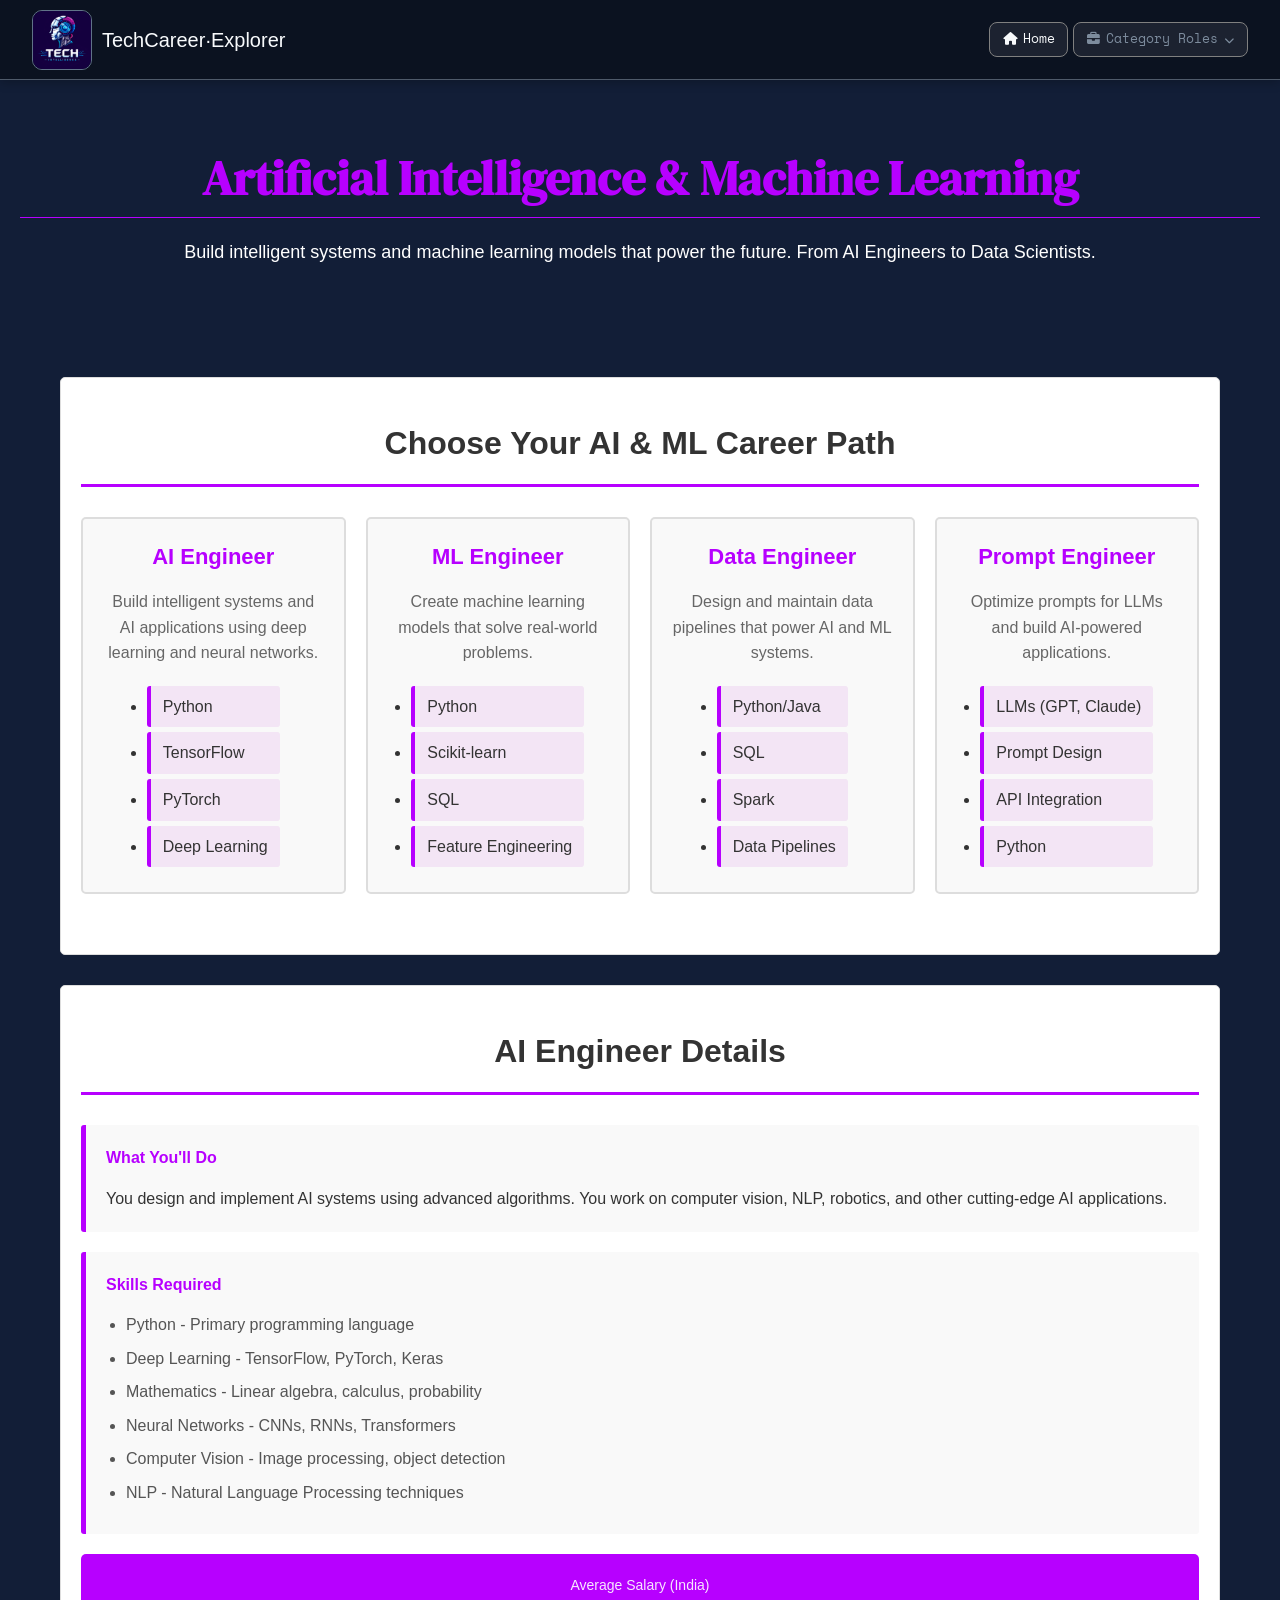
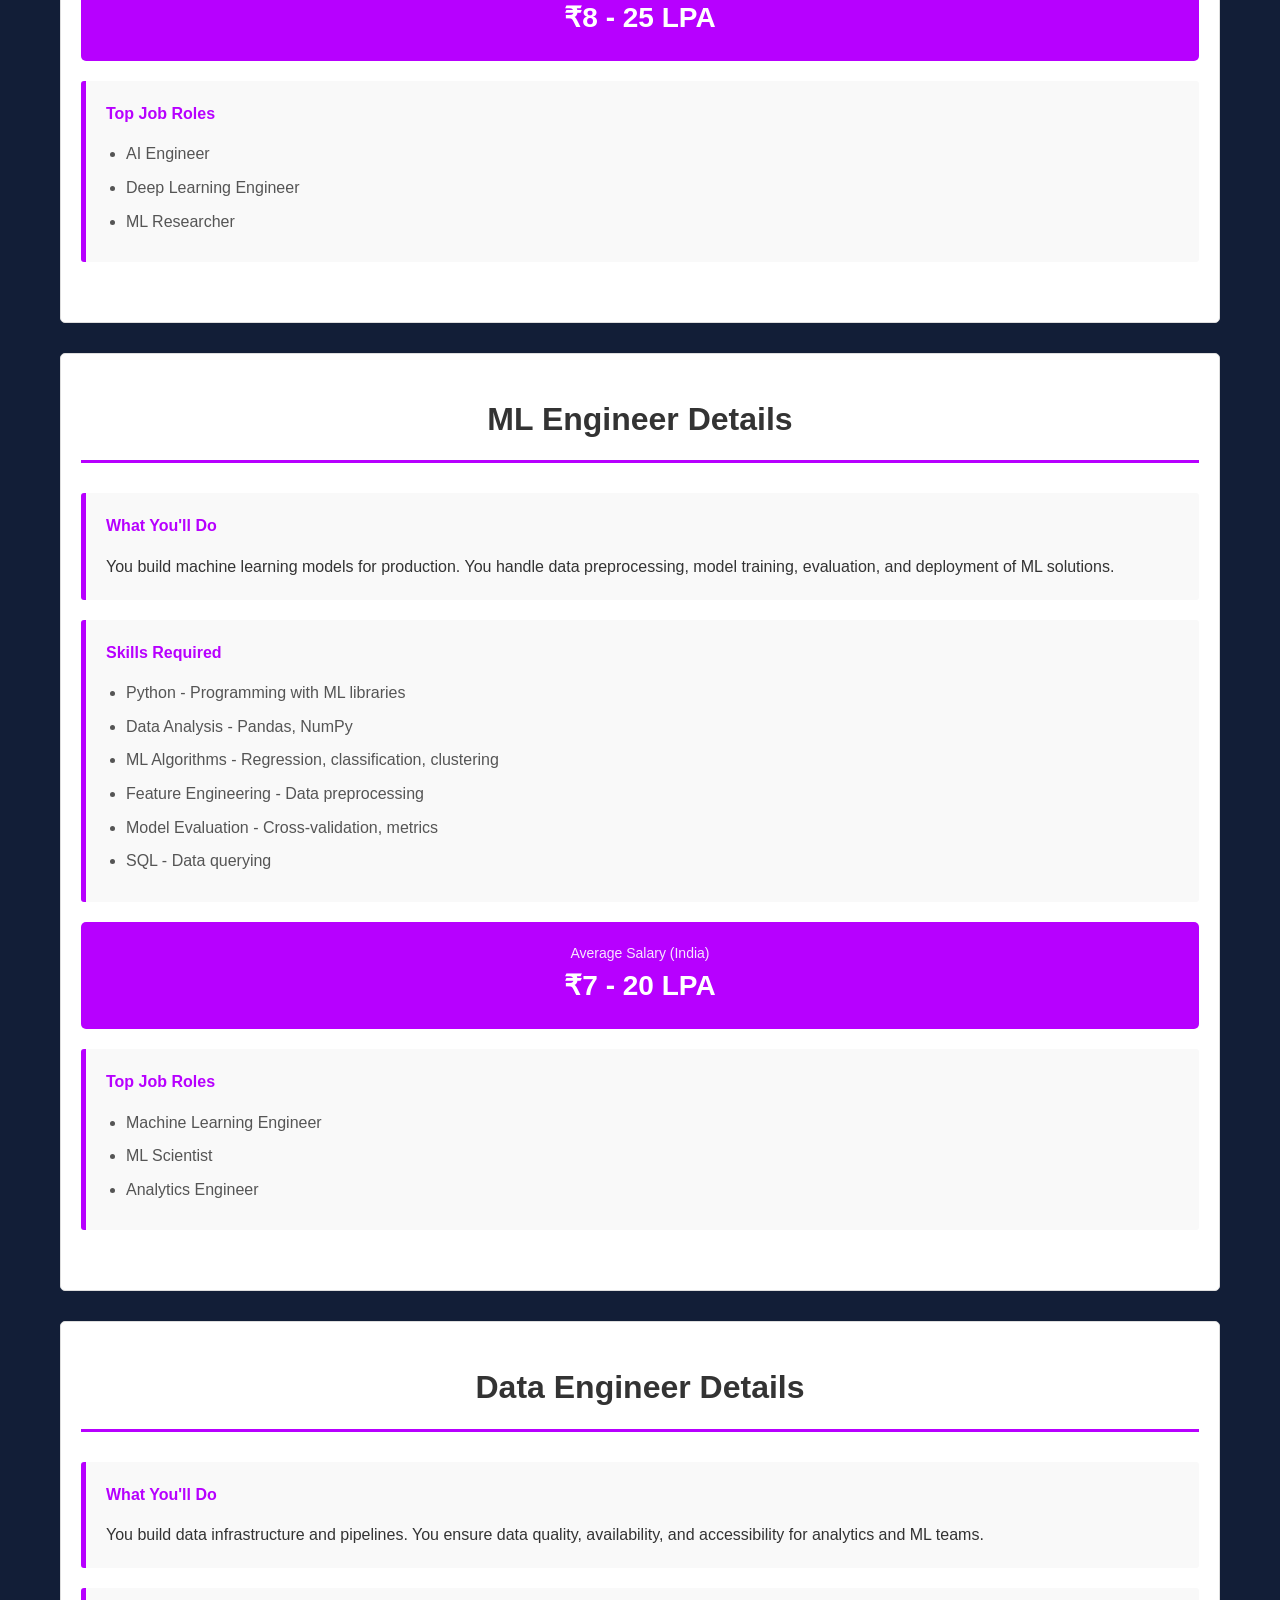
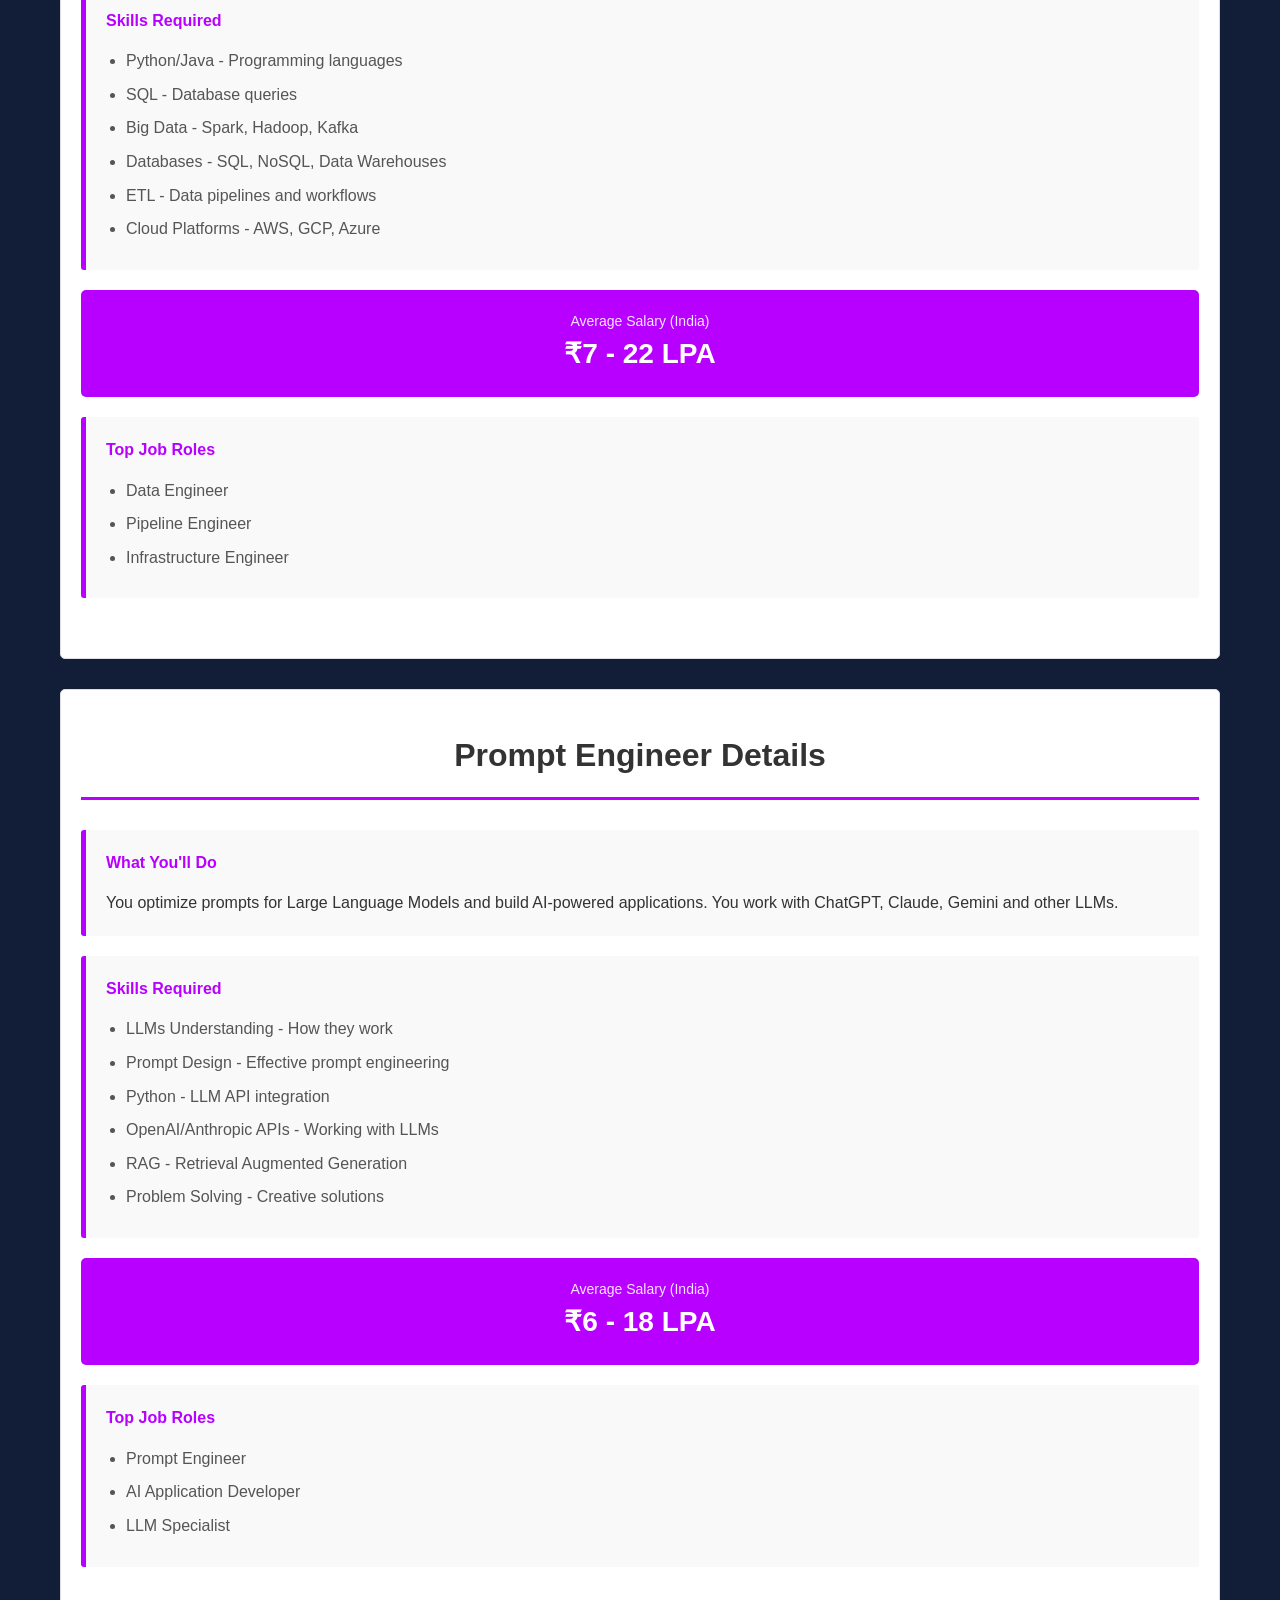
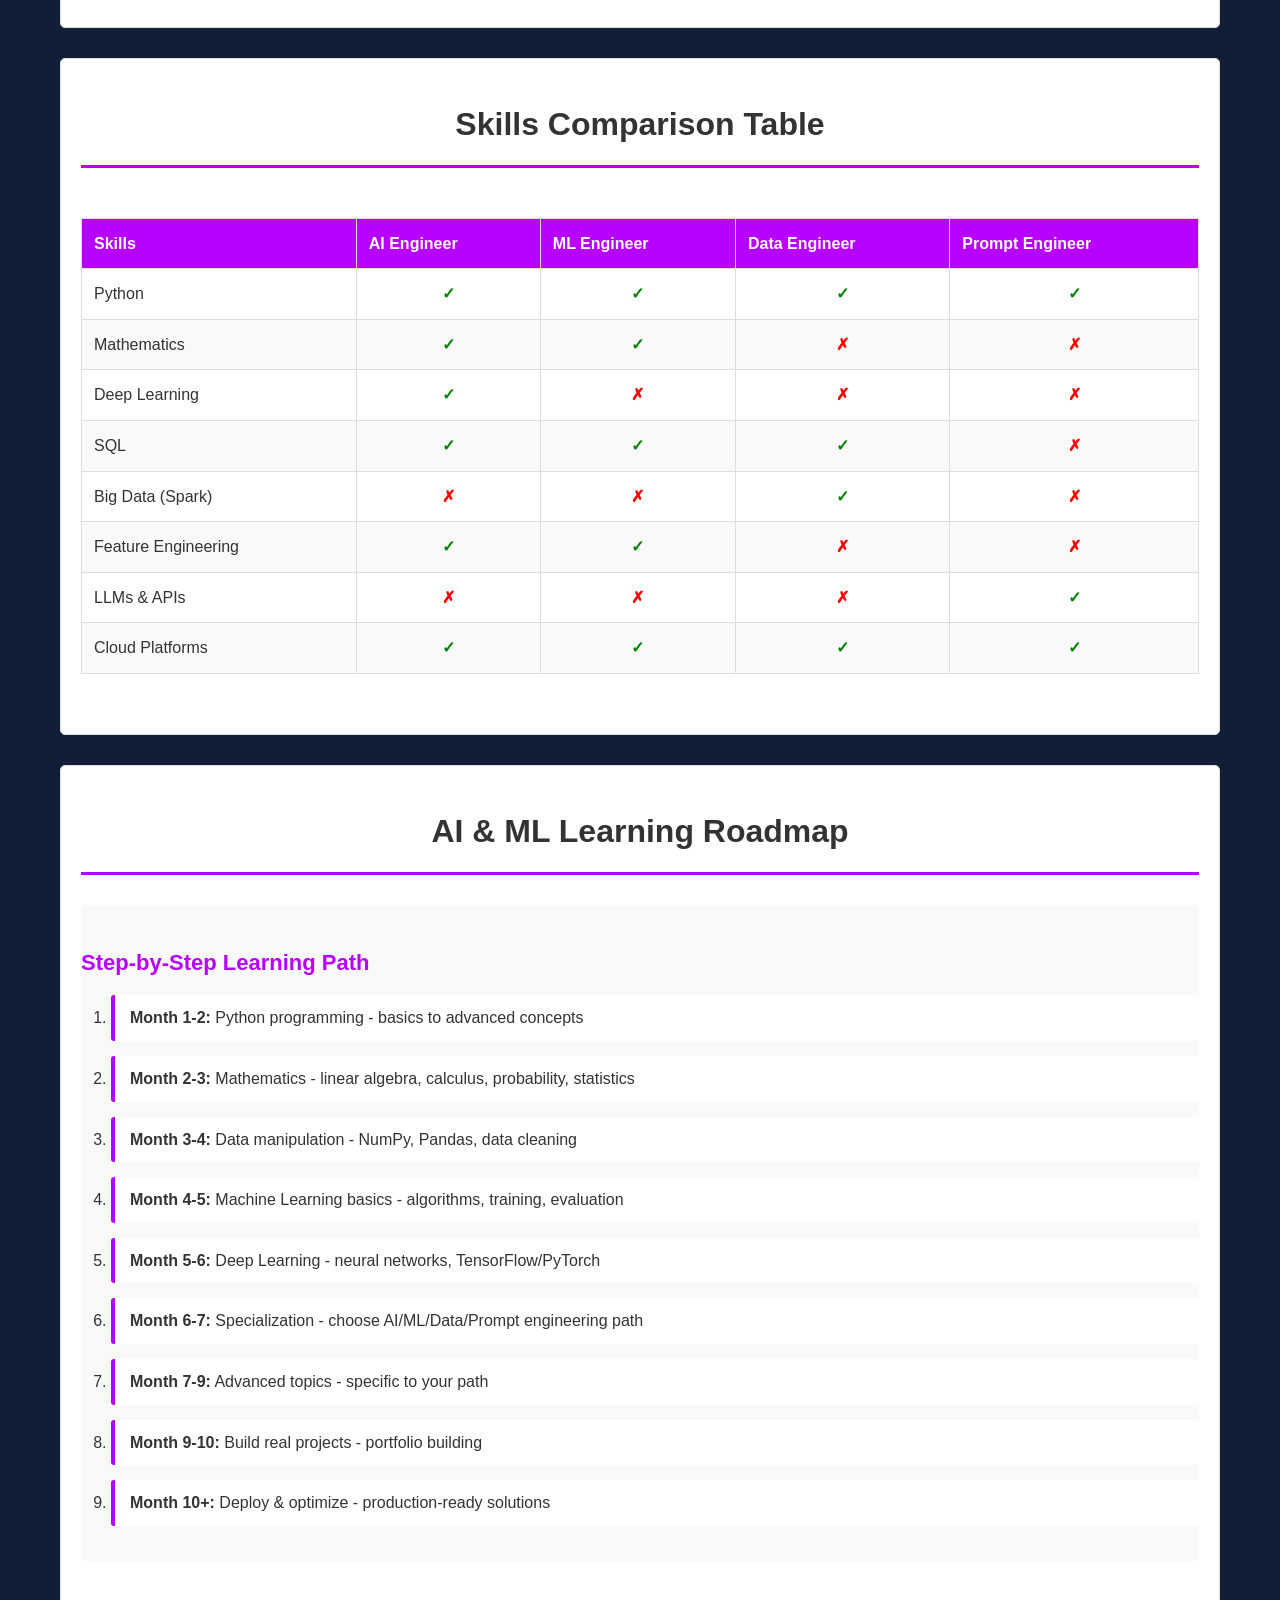
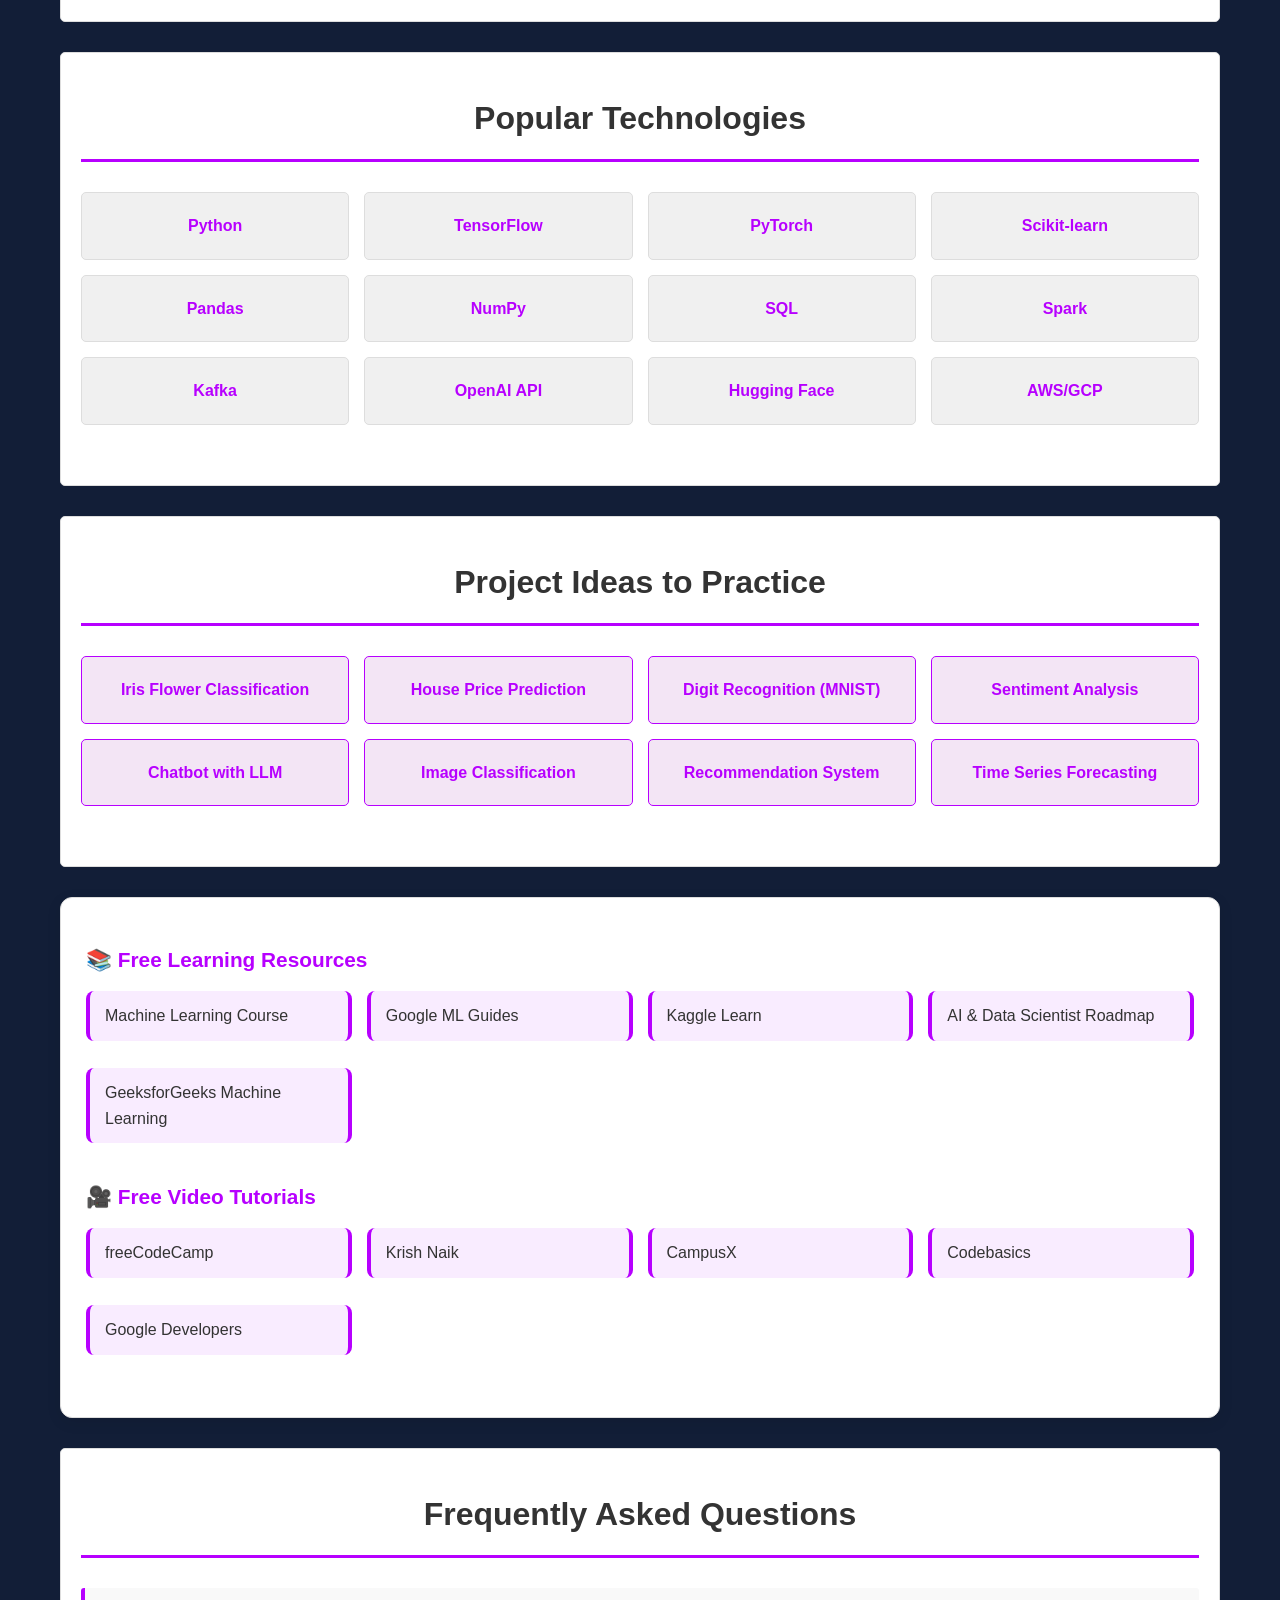
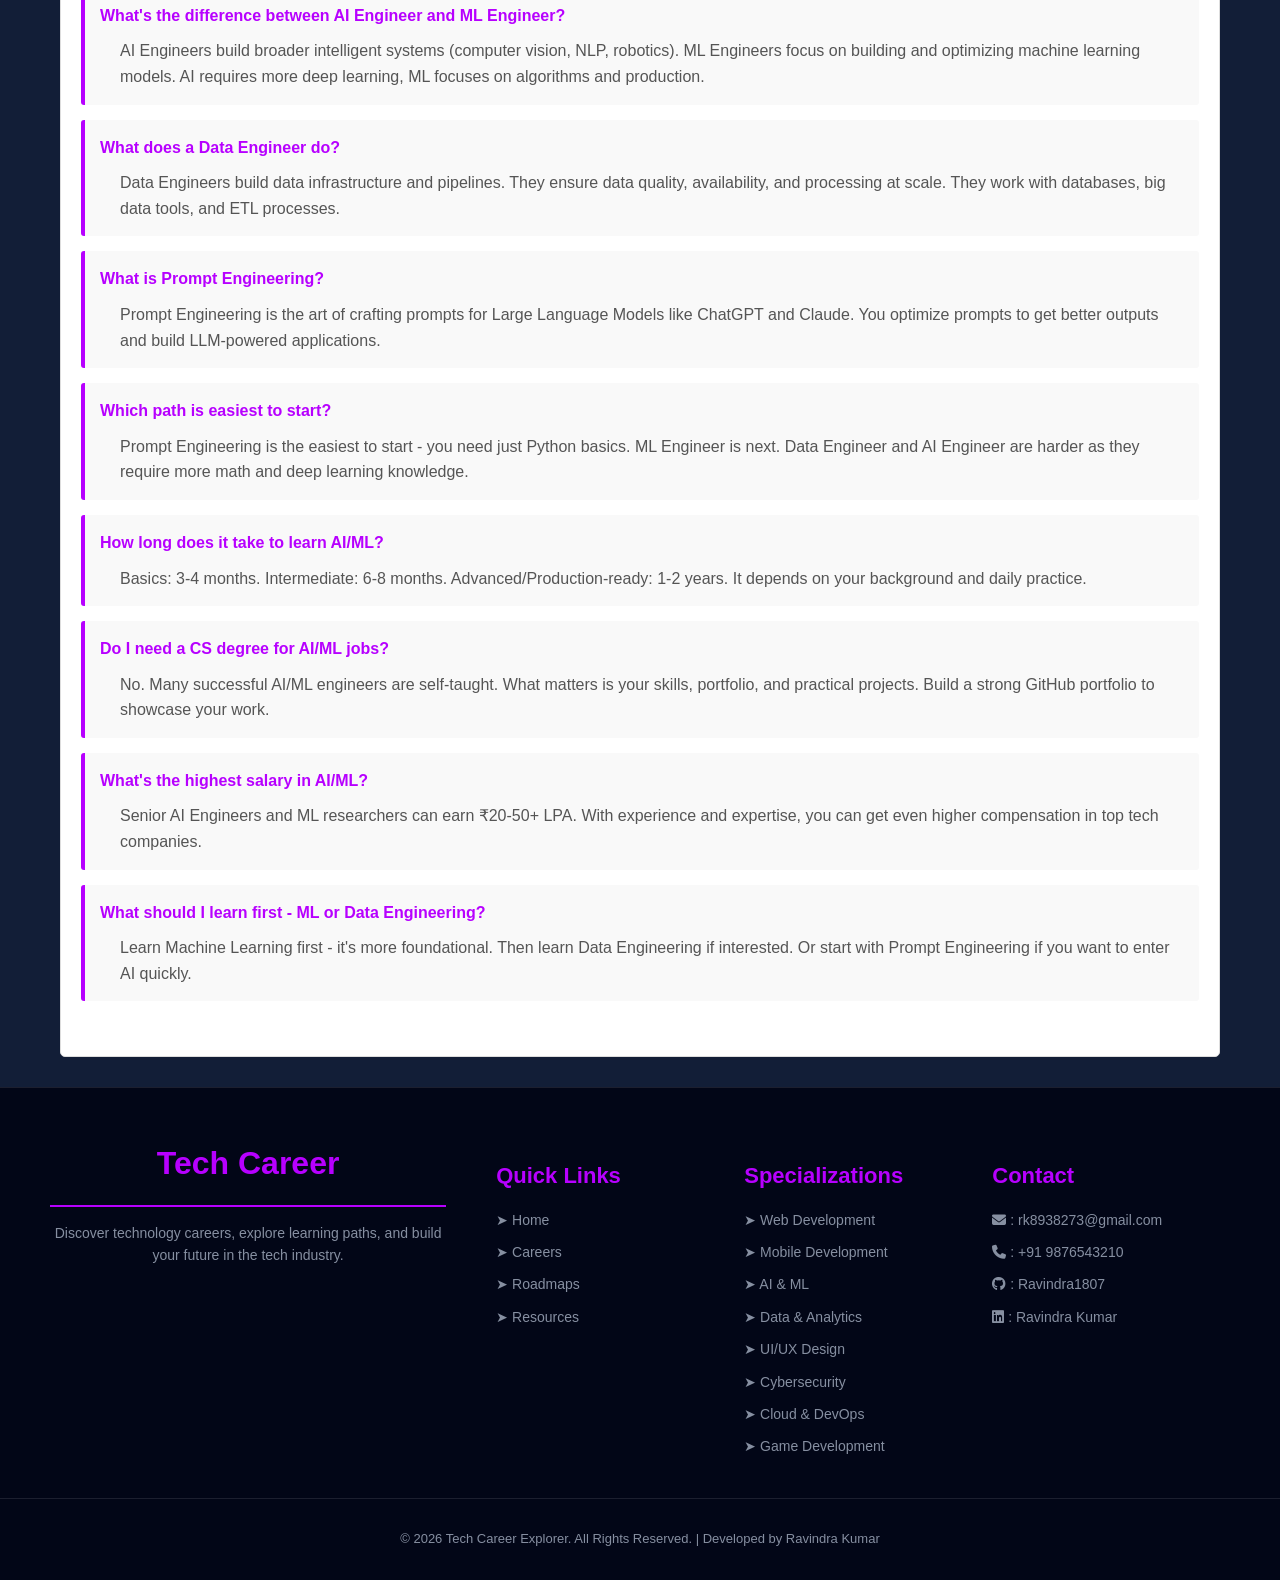
==== commit a013b580: "push" ====
--- a/AIML.html
+++ b/AIML.html
@@ -16,7 +16,7 @@
 
         <a class="head-icon" href="#">
             <div class="image-icon">
-                <img src="imageS/Icon.png" alt="TechCareer Explorer logo" height="60" width="60">
+                <img src="images/Icon.png" alt="TechCareer Explorer logo" height="60" width="60">
             </div>
             <span class="nav-left">TechCareer·Explorer</span>
         </a>
